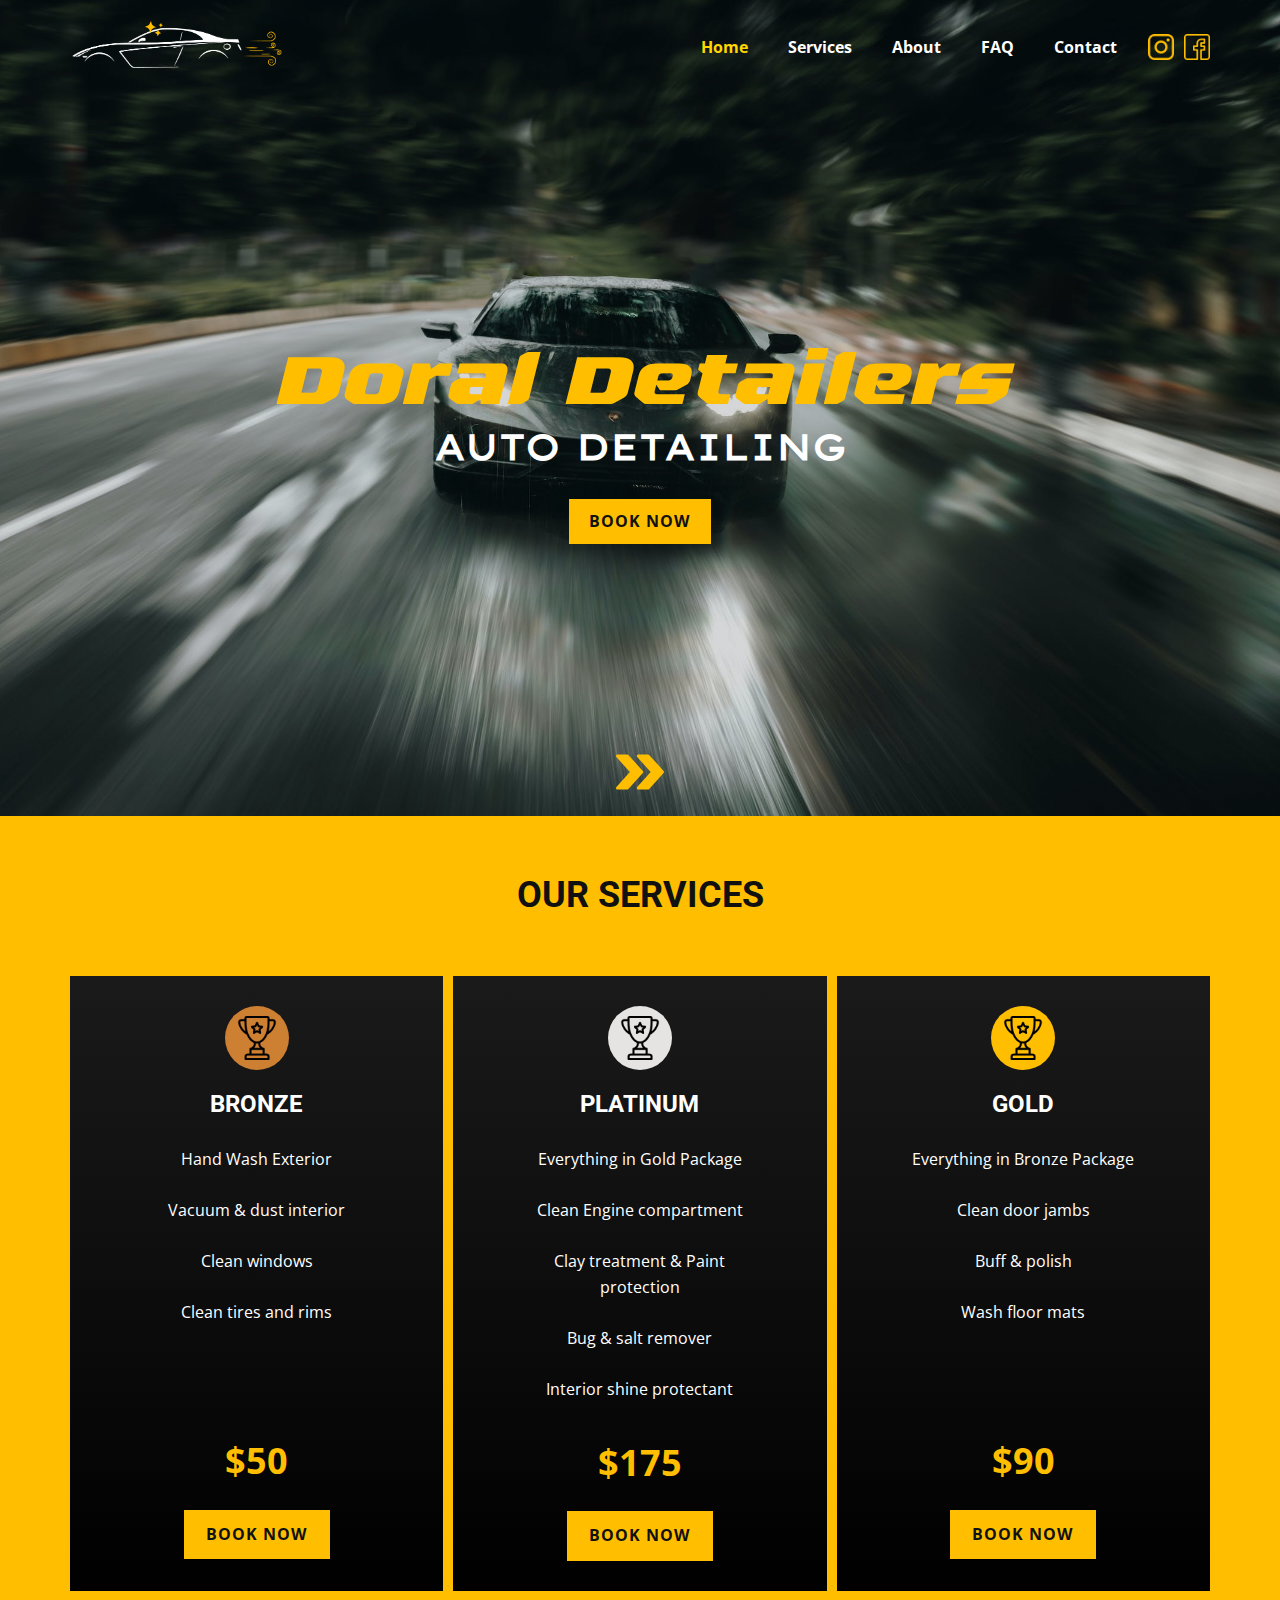
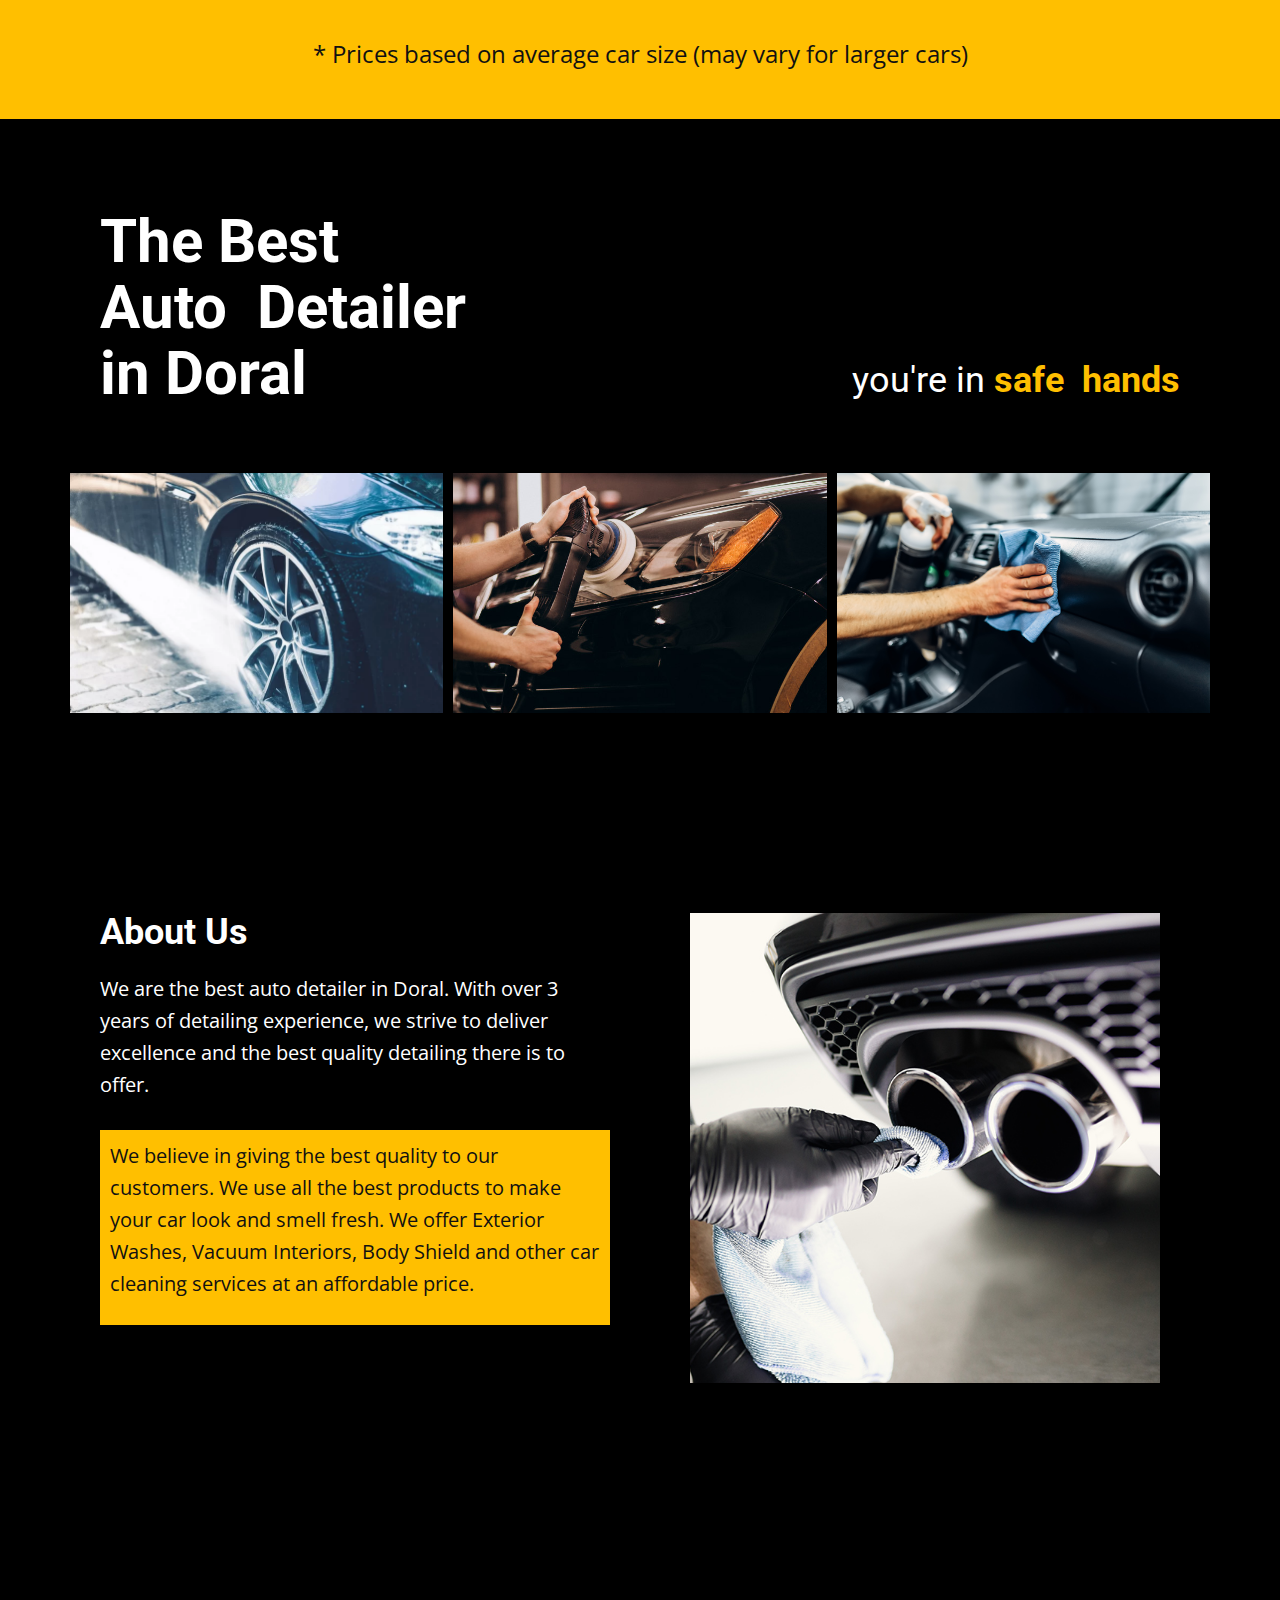
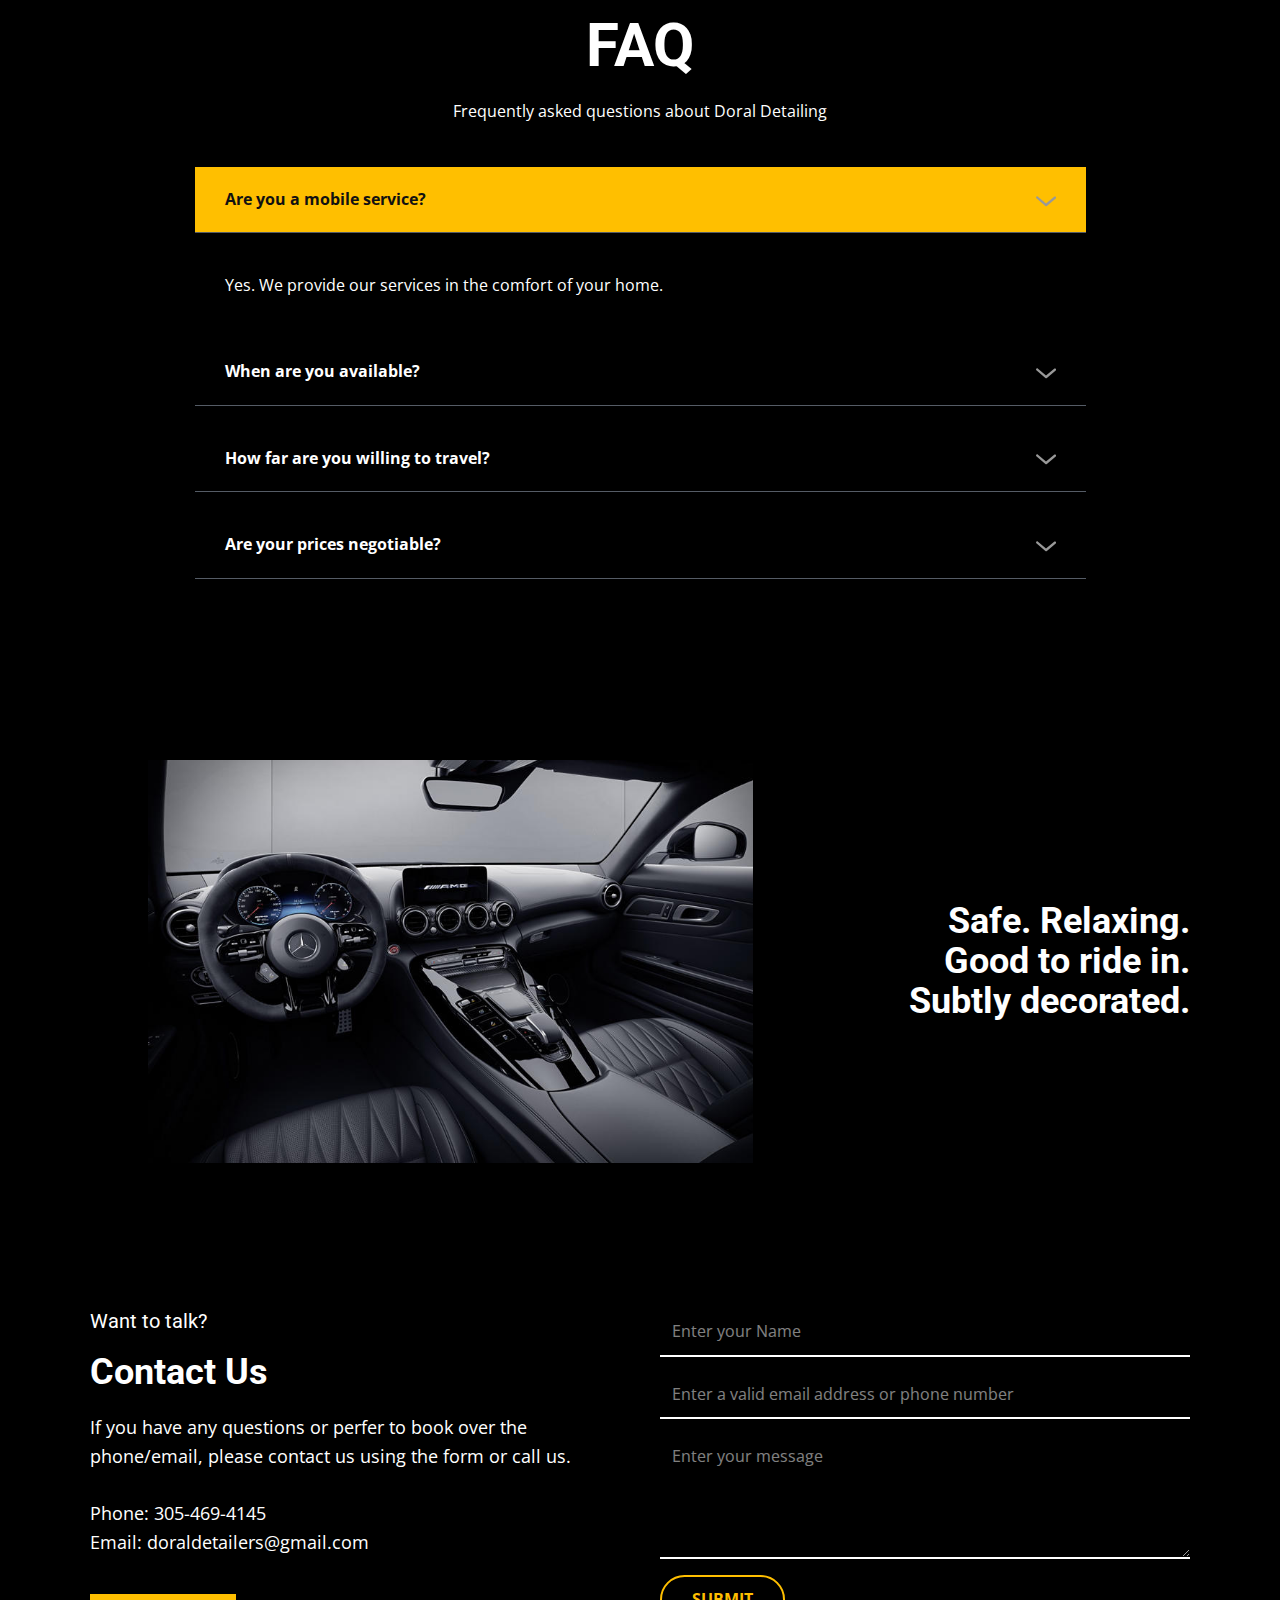
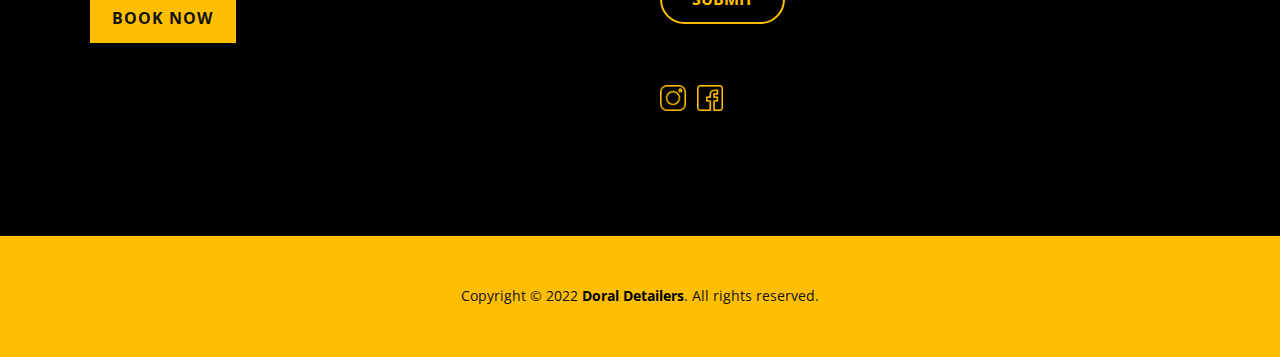
==== Home.html @ 2231bcbd "Add files via upload" ====
<!DOCTYPE html>
<html style="font-size: 16px;" lang="en"><head>
    <meta name="viewport" content="width=device-width, initial-scale=1.0">
    <meta charset="utf-8">
    <meta name="keywords" content="Finding the best car insurance company for you, Insurance and investing for your many sides, Finding the best car insurance company for you, The Best Insurance Companies for 2021, The Best Car Insurance Companies for 2021, Faq, Safe. Relaxing. Good to ride in. Subtly decorated., Contact Us">
    <meta name="description" content="">
    <title>Home</title>
    <link rel="stylesheet" href="nicepage.css" media="screen">
<link rel="stylesheet" href="Home.css" media="screen">
    <script class="u-script" type="text/javascript" src="jquery.js" defer=""></script>
    <script class="u-script" type="text/javascript" src="nicepage.js" defer=""></script>
    <meta name="generator" content="Nicepage 4.18.5, nicepage.com">
    
    <link id="u-theme-google-font" rel="stylesheet" href="https://fonts.googleapis.com/css?family=Roboto:100,100i,300,300i,400,400i,500,500i,700,700i,900,900i|Open+Sans:300,300i,400,400i,500,500i,600,600i,700,700i,800,800i">
    
    
    
    
    
    
    
    
    <script type="application/ld+json">{
		"@context": "http://schema.org",
		"@type": "Organization",
		"name": "",
		"logo": "/images/DoralDetailersnotext1.png",
		"sameAs": [
				"https://www.instagram.com/doral_detailers/",
				"https://www.facebook.com/DoralDetailers/"
		]
}</script>
    <meta name="theme-color" content="#ffd600">
    <meta property="og:title" content="Home">
    <meta property="og:type" content="website">
  </head>
  <body class="u-body u-overlap u-overlap-contrast u-xl-mode" data-lang="en"><header class="u-align-center-sm u-align-center-xs u-clearfix u-header u-header" id="sec-fe27"><div class="u-clearfix u-sheet u-sheet-1">
        <a href="https://nicepage.com" class="u-align-left-xs u-image u-logo u-image-1" data-image-width="646" data-image-height="155">
          <img src="/images/DoralDetailersnotext1.png" class="u-logo-image u-logo-image-1">
        </a>
        <div class="u-social-icons u-spacing-10 u-social-icons-1">
          <a class="u-social-url" title="Instagram" target="_blank" href="https://www.instagram.com/doral_detailers/"><span class="u-file-icon u-icon u-social-icon u-social-instagram u-text-custom-color-1 u-icon-1"><img src="/images/717392-a64ef330.png" alt=""></span>
          </a>
          <a class="u-social-url" target="_blank" data-type="Custom" title="Facebook" href="https://www.facebook.com/DoralDetailers/"><span class="u-file-icon u-icon u-social-custom u-social-icon u-text-custom-color-1 u-icon-2"><img src="/images/739237-0a30f358.png" alt=""></span>
          </a>
        </div>
        <nav class="u-align-left u-menu u-menu-one-level u-offcanvas u-menu-1">
          <div class="menu-collapse" style="font-size: 1rem; letter-spacing: 0px; font-weight: 700;">
            <a class="u-button-style u-custom-active-color u-custom-border u-custom-border-color u-custom-borders u-custom-hover-color u-custom-left-right-menu-spacing u-custom-text-active-color u-custom-text-color u-custom-text-hover-color u-custom-top-bottom-menu-spacing u-nav-link" href="#">
              <svg class="u-svg-link" preserveAspectRatio="xMidYMin slice" viewBox="0 0 302 302" style=""><use xmlns:xlink="http://www.w3.org/1999/xlink" xlink:href="#svg-8a8f"></use></svg>
              <svg xmlns="http://www.w3.org/2000/svg" xmlns:xlink="http://www.w3.org/1999/xlink" version="1.1" id="svg-8a8f" x="0px" y="0px" viewBox="0 0 302 302" style="enable-background:new 0 0 302 302;" xml:space="preserve" class="u-svg-content"><g><rect y="36" width="302" height="30"></rect><rect y="236" width="302" height="30"></rect><rect y="136" width="302" height="30"></rect>
</g><g></g><g></g><g></g><g></g><g></g><g></g><g></g><g></g><g></g><g></g><g></g><g></g><g></g><g></g><g></g></svg>
            </a>
          </div>
          <div class="u-custom-menu u-nav-container">
            <ul class="u-nav u-spacing-20 u-unstyled u-nav-1"><li class="u-nav-item"><a class="u-button-style u-nav-link u-text-active-palette-1-base u-text-hover-custom-color-1 u-text-white" href="/Home.html" style="padding: 10px;">Home</a>
</li><li class="u-nav-item"><a class="u-button-style u-nav-link u-text-active-palette-1-base u-text-hover-custom-color-1 u-text-white" href="/Home.html#carousel_52c8" style="padding: 10px;">Services</a>
</li><li class="u-nav-item"><a class="u-button-style u-nav-link u-text-active-palette-1-base u-text-hover-custom-color-1 u-text-white" href="/Home.html#carousel_0fe1" style="padding: 10px;">About</a>
</li><li class="u-nav-item"><a class="u-button-style u-nav-link u-text-active-palette-1-base u-text-hover-custom-color-1 u-text-white" href="/Home.html#carousel_ddcf" style="padding: 10px;">FAQ</a>
</li><li class="u-nav-item"><a class="u-button-style u-nav-link u-text-active-palette-1-base u-text-hover-custom-color-1 u-text-white" href="/Home.html#carousel_9254" style="padding: 10px;">Contact</a>
</li></ul>
          </div>
          <div class="u-custom-menu u-nav-container-collapse">
            <div class="u-align-center u-black u-container-style u-inner-container-layout u-opacity u-opacity-95 u-sidenav">
              <div class="u-inner-container-layout u-sidenav-overflow">
                <div class="u-menu-close"></div>
                <ul class="u-align-center u-nav u-popupmenu-items u-spacing-85 u-unstyled u-nav-2"><li class="u-nav-item"><a class="u-button-style u-nav-link" href="/Home.html">Home</a>
</li><li class="u-nav-item"><a class="u-button-style u-nav-link" href="/Home.html#carousel_52c8">Services</a>
</li><li class="u-nav-item"><a class="u-button-style u-nav-link" href="/Home.html#carousel_0fe1">About</a>
</li><li class="u-nav-item"><a class="u-button-style u-nav-link" href="/Home.html#carousel_ddcf">FAQ</a>
</li><li class="u-nav-item"><a class="u-button-style u-nav-link" href="/Home.html#carousel_9254">Contact</a>
</li></ul>
              </div>
            </div>
            <div class="u-black u-menu-overlay u-opacity u-opacity-70"></div>
          </div>
        </nav>
      </div></header>
    <section class="skrollable u-align-center u-clearfix u-image u-parallax u-shading u-section-1" id="carousel_c016" data-image-width="2250" data-image-height="1500">
      <div class="u-clearfix u-sheet u-sheet-1">
        <h1 class="u-custom-font u-text u-text-custom-color-1 u-text-default-xs u-text-1">Doral&nbsp;Deta​ilers</h1>
        <h2 class="u-custom-font u-text u-text-2">AUTO DETAILING</h2>
        <a href="https://calendly.com/doraldetailers/book" class="u-border-hover-custom-color-1 u-border-none u-btn u-button-style u-custom-color-1 u-hover-black u-text-hover-custom-color-1 u-btn-1" target="_blank">BOOK NOW</a><span class="u-icon u-icon-circle u-text-custom-color-1 u-icon-1"><svg class="u-svg-link" preserveAspectRatio="xMidYMin slice" viewBox="0 0 480.026 480.026" style=""><use xmlns:xlink="http://www.w3.org/1999/xlink" xlink:href="#svg-5092"></use></svg><svg class="u-svg-content" viewBox="0 0 480.026 480.026" x="0px" y="0px" id="svg-5092" style="enable-background:new 0 0 480.026 480.026;"><g><g><path d="M475.922,229.325l-144-160c-3.072-3.392-7.36-5.312-11.904-5.312h-96c-6.304,0-12.032,3.712-14.624,9.472    c-2.56,5.792-1.504,12.544,2.72,17.216l134.368,149.312l-134.368,149.28c-4.224,4.704-5.312,11.456-2.72,17.216    c2.592,5.792,8.32,9.504,14.624,9.504h96c4.544,0,8.832-1.952,11.904-5.28l144-160    C481.394,244.653,481.394,235.373,475.922,229.325z"></path>
</g>
</g><g><g><path d="M267.922,229.325l-144-160c-3.072-3.392-7.36-5.312-11.904-5.312h-96c-6.304,0-12.032,3.712-14.624,9.472    c-2.56,5.792-1.504,12.544,2.72,17.216l134.368,149.312L4.114,389.293c-4.224,4.704-5.312,11.456-2.72,17.216    c2.592,5.792,8.32,9.504,14.624,9.504h96c4.544,0,8.832-1.952,11.904-5.28l144-160    C273.394,244.653,273.394,235.373,267.922,229.325z"></path>
</g>
</g></svg></span>
      </div>
    </section>
    <section class="u-align-center u-clearfix u-custom-color-1 u-section-2" id="carousel_52c8">
      <div class="u-clearfix u-sheet u-sheet-1">
        <h2 class="u-text u-text-1">OUR SERVICES</h2>
        <div class="u-expanded-width u-list u-list-1">
          <div class="u-repeater u-repeater-1">
            <div class="u-align-center u-container-style u-custom-item u-gradient u-list-item u-repeater-item u-list-item-1">
              <div class="u-container-layout u-similar-container u-container-layout-1"><span class="u-custom-color-4 u-custom-item u-file-icon u-icon u-icon-circle u-spacing-10 u-icon-1"><img src="/images/263056.png" alt=""></span>
                <h5 class="u-text u-text-body-alt-color u-text-2">BRONZE</h5>
                <p class="u-align-center-sm u-align-center-xs u-custom-item u-text u-text-body-alt-color u-text-3"> Hand Wash Exterior<br>
                  <br>Vacuum &amp; dust interior<br>
                  <br>Clean windows<br>
                  <br>Clean tires and rims<br>
                </p>
                <p class="u-custom-item u-text u-text-custom-color-1 u-text-4">
                  <span style="font-weight: 700;">$50</span>
                  <span style="font-weight: 700;"></span>
                </p>
                <a href="https://nicepage.cloud" class="u-border-2 u-border-custom-color-1 u-border-hover-custom-color-1 u-btn u-button-style u-custom-color-1 u-hover-black u-text-hover-custom-color-1 u-btn-1">BOOK NOW</a>
              </div>
            </div>
            <div class="u-align-center u-container-style u-custom-item u-gradient u-list-item u-repeater-item u-list-item-2">
              <div class="u-container-layout u-similar-container u-container-layout-2"><span class="u-custom-color-2 u-custom-item u-file-icon u-icon u-icon-circle u-spacing-10 u-icon-2"><img src="/images/263056-f835d11a.png" alt=""></span>
                <h5 class="u-text u-text-body-alt-color u-text-5">PLATINUM</h5>
                <p class="u-align-center-sm u-align-center-xs u-custom-item u-text u-text-body-alt-color u-text-6">Everything in Gold Package<br>
                  <br>Clean Engine compartment<br>
                  <br>Clay treatment &amp; Paint protection<br>
                  <br>Bug &amp; salt remover<br>
                  <br>Interior shine protectant
                </p>
                <p class="u-custom-item u-text u-text-custom-color-1 u-text-7">$175</p>
                <a href="https://nicepage.cloud" class="u-border-2 u-border-custom-color-1 u-border-hover-custom-color-1 u-btn u-button-style u-custom-color-1 u-hover-black u-text-hover-custom-color-1 u-btn-2">BOOK NOW</a>
              </div>
            </div>
            <div class="u-align-center u-container-style u-custom-item u-gradient u-list-item u-repeater-item u-list-item-3">
              <div class="u-container-layout u-similar-container u-container-layout-3"><span class="u-custom-color-1 u-custom-item u-file-icon u-icon u-icon-circle u-spacing-10 u-icon-3"><img src="/images/263056.png" alt=""></span>
                <h5 class="u-text u-text-body-alt-color u-text-8">GOLD</h5>
                <p class="u-align-center-sm u-align-center-xs u-custom-item u-text u-text-body-alt-color u-text-9"> Everything in Bronze Package<br>
                  <br>Clean door jambs<br>
                  <br>Buff &amp; polish<br>
                  <br>Wash floor mats<br>
                </p>
                <p class="u-custom-item u-text u-text-custom-color-1 u-text-10">$90</p>
                <a href="https://nicepage.cloud" class="u-border-2 u-border-custom-color-1 u-border-hover-custom-color-1 u-btn u-button-style u-custom-color-1 u-hover-black u-text-hover-custom-color-1 u-btn-3">BOOK NOW</a>
              </div>
            </div>
          </div>
        </div>
        <p class="u-text u-text-11">* Prices based on average car size (may vary for larger cars)</p>
      </div>
    </section>
    <section class="u-black u-clearfix u-section-3" id="carousel_659f">
      <div class="u-clearfix u-sheet u-valign-middle u-sheet-1">
        <div class="u-clearfix u-expanded-width u-layout-wrap u-layout-wrap-1">
          <div class="u-layout">
            <div class="u-layout-row">
              <div class="u-container-style u-layout-cell u-size-36 u-layout-cell-1">
                <div class="u-container-layout u-container-layout-1">
                  <h2 class="u-text u-text-1">The Best <span style="font-style: italic;">
                      <span style="font-style: normal;">Auto</span>&nbsp;
                    </span>
                    <span style="font-style: italic; font-weight: 700;">
                      <span style="font-style: normal;">Detailer</span>
                      <span style="font-style: normal;">in Doral</span>
                    </span>
                  </h2>
                </div>
              </div>
              <div class="u-align-right u-container-style u-layout-cell u-size-24 u-layout-cell-2">
                <div class="u-container-layout u-container-layout-2">
                  <h5 class="u-text u-text-2">
                    <span style="font-weight: 400;">you're in</span>
                    <span class="u-text-custom-color-1">safe</span>
                    <span style="font-weight: 700;" class="u-text-custom-color-1">&nbsp;hands</span>
                  </h5>
                </div>
              </div>
            </div>
          </div>
        </div>
        <div class="u-expanded-width u-gallery u-layout-grid u-lightbox u-no-transition u-show-text-on-hover u-gallery-1">
          <div class="u-gallery-inner u-gallery-inner-1">
            <div class="u-effect-fade u-gallery-item">
              <div class="u-back-slide" data-image-width="750" data-image-height="500">
                <img class="u-back-image u-expanded" src="/images/What-is-Mobile-Detailing-min.png">
              </div>
              <div class="u-over-slide u-shading u-over-slide-1">
                <h3 class="u-gallery-heading"></h3>
                <p class="u-gallery-text"></p>
              </div>
            </div>
            <div class="u-effect-fade u-gallery-item u-gallery-item-2">
              <div class="u-back-slide" data-image-width="700" data-image-height="459">
                <img class="u-back-image u-expanded" src="/images/car-detailing.jpg">
              </div>
              <div class="u-over-slide u-shading u-over-slide-2">
                <h3 class="u-gallery-heading"></h3>
                <p class="u-gallery-text"></p>
              </div>
            </div>
            <div class="u-effect-fade u-gallery-item u-gallery-item-3">
              <div class="u-back-slide" data-image-width="1000" data-image-height="625">
                <img class="u-back-image u-expanded" src="/images/how-to-detail-a-car-step-4.jpg">
              </div>
              <div class="u-over-slide u-shading u-over-slide-3">
                <h3 class="u-gallery-heading"></h3>
                <p class="u-gallery-text"></p>
              </div>
            </div>
          </div>
        </div>
      </div>
    </section>
    <section class="u-black u-clearfix u-section-4" id="carousel_0fe1">
      <div class="u-clearfix u-sheet u-sheet-1">
        <div class="u-clearfix u-expanded-width u-layout-wrap u-layout-wrap-1">
          <div class="u-layout">
            <div class="u-layout-row">
              <div class="u-container-style u-layout-cell u-size-30 u-layout-cell-1">
                <div class="u-container-layout u-container-layout-1">
                  <h2 class="u-text u-text-1">About Us</h2>
                  <h4 class="u-custom-font u-text u-text-font u-text-2">We are the best auto detailer in Doral. With over 3 years of detailing experience, we strive to deliver excellence and the best quality detailing there is to offer.</h4>
                  <div class="u-container-style u-custom-color-1 u-expanded-width u-group u-group-1">
                    <div class="u-container-layout u-container-layout-2">
                      <p class="u-text u-text-default u-text-3">
                        <span style="font-size: 1.25rem;"> We believe in giving the best quality to our ​customers. We use all the best products to make your car look and smell fresh. We offer Exterior Washes, Vacuum Interiors, Body Shield and other car cleaning services at an affordable price.</span>
                        <br>
                        <br>
                      </p>
                    </div>
                  </div>
                </div>
              </div>
              <div class="u-align-center u-container-style u-layout-cell u-shape-rectangle u-size-30 u-layout-cell-2">
                <div class="u-container-layout u-valign-middle u-container-layout-3">
                  <img class="u-image u-image-default u-image-1" data-image-width="1000" data-image-height="625" src="/images/how-to-detail-a-car-step-9.jpg">
                </div>
              </div>
            </div>
          </div>
        </div>
      </div>
    </section>
    <section class="u-align-center u-black u-clearfix u-section-5" id="carousel_ddcf">
      <div class="u-clearfix u-sheet u-sheet-1">
        <h2 class="u-text u-text-1">FAQ</h2>
        <p class="u-text u-text-2"> Frequently asked questions about Doral Detailing</p>
        <div class="u-accordion u-faq u-spacing-20 u-accordion-1">
          <div class="u-accordion-item">
            <a class="active u-accordion-link u-active-custom-color-1 u-border-1 u-border-active-palette-5-dark-2 u-border-hover-palette-5-dark-2 u-border-no-left u-border-no-right u-border-no-top u-border-palette-5-dark-2 u-button-style u-text-body-alt-color u-accordion-link-1" id="link-accordion-6327" aria-controls="accordion-6327" aria-selected="true">
              <span class="u-accordion-link-text">Are you a mobile service?</span><span class="u-accordion-link-icon u-icon u-text-black u-icon-1"><svg class="u-svg-link" preserveAspectRatio="xMidYMin slice" viewBox="0 0 16 16" style=""><use xmlns:xlink="http://www.w3.org/1999/xlink" xlink:href="#svg-2c6d"></use></svg><svg class="u-svg-content" viewBox="0 0 16 16" x="0px" y="0px" id="svg-2c6d" style=""><path d="M8,10.7L1.6,5.3c-0.4-0.4-1-0.4-1.3,0c-0.4,0.4-0.4,0.9,0,1.3l7.2,6.1c0.1,0.1,0.4,0.2,0.6,0.2s0.4-0.1,0.6-0.2l7.1-6
	c0.4-0.4,0.4-0.9,0-1.3c-0.4-0.4-1-0.4-1.3,0L8,10.7z"></path></svg></span>
            </a>
            <div class="u-accordion-active u-accordion-pane u-container-style u-accordion-pane-1" id="accordion-6327" aria-labelledby="link-accordion-6327">
              <div class="u-container-layout u-container-layout-1">
                <div class="fr-view u-clearfix u-rich-text u-text">
                  <p>Yes. We provide our services in the comfort of your home.&nbsp;</p>
                </div>
              </div>
            </div>
          </div>
          <div class="u-accordion-item">
            <a class="u-accordion-link u-active-custom-color-1 u-border-1 u-border-active-palette-5-dark-2 u-border-hover-palette-5-dark-2 u-border-no-left u-border-no-right u-border-no-top u-border-palette-5-dark-2 u-button-style u-text-body-alt-color u-accordion-link-2" id="link-accordion-4aab" aria-controls="accordion-4aab" aria-selected="false">
              <span class="u-accordion-link-text">When are you available?&nbsp;</span><span class="u-accordion-link-icon u-icon u-text-black u-icon-2"><svg class="u-svg-link" preserveAspectRatio="xMidYMin slice" viewBox="0 0 16 16" style=""><use xmlns:xlink="http://www.w3.org/1999/xlink" xlink:href="#svg-937a"></use></svg><svg class="u-svg-content" viewBox="0 0 16 16" x="0px" y="0px" id="svg-937a" style=""><path d="M8,10.7L1.6,5.3c-0.4-0.4-1-0.4-1.3,0c-0.4,0.4-0.4,0.9,0,1.3l7.2,6.1c0.1,0.1,0.4,0.2,0.6,0.2s0.4-0.1,0.6-0.2l7.1-6
	c0.4-0.4,0.4-0.9,0-1.3c-0.4-0.4-1-0.4-1.3,0L8,10.7z"></path></svg></span>
            </a>
            <div class="u-accordion-pane u-container-style u-accordion-pane-2" id="accordion-4aab" aria-labelledby="link-accordion-4aab">
              <div class="u-container-layout u-container-layout-2">
                <div class="fr-view u-clearfix u-rich-text u-text">
                  <p>We are available Monday - &nbsp;Saturday from 9:00 AM - 6:00 PM.</p>
                </div>
              </div>
            </div>
          </div>
          <div class="u-accordion-item">
            <a class="u-accordion-link u-active-custom-color-1 u-border-1 u-border-active-palette-5-dark-2 u-border-hover-palette-5-dark-2 u-border-no-left u-border-no-right u-border-no-top u-border-palette-5-dark-2 u-button-style u-text-body-alt-color u-accordion-link-3" id="link-accordion-eb1f" aria-controls="accordion-eb1f" aria-selected="false">
              <span class="u-accordion-link-text">How far are you willing to travel?</span><span class="u-accordion-link-icon u-icon u-text-black u-icon-3"><svg class="u-svg-link" preserveAspectRatio="xMidYMin slice" viewBox="0 0 16 16" style=""><use xmlns:xlink="http://www.w3.org/1999/xlink" xlink:href="#svg-4086"></use></svg><svg class="u-svg-content" viewBox="0 0 16 16" x="0px" y="0px" id="svg-4086" style=""><path d="M8,10.7L1.6,5.3c-0.4-0.4-1-0.4-1.3,0c-0.4,0.4-0.4,0.9,0,1.3l7.2,6.1c0.1,0.1,0.4,0.2,0.6,0.2s0.4-0.1,0.6-0.2l7.1-6
	c0.4-0.4,0.4-0.9,0-1.3c-0.4-0.4-1-0.4-1.3,0L8,10.7z"></path></svg></span>
            </a>
            <div class="u-accordion-pane u-container-style u-accordion-pane-3" id="accordion-eb1f" aria-labelledby="link-accordion-eb1f">
              <div class="u-container-layout u-container-layout-3">
                <div class="fr-view u-clearfix u-rich-text u-text">
                  <p>We are willing to service 20 - 30 miles from the doral area.</p>
                </div>
              </div>
            </div>
          </div>
          <div class="u-accordion-item u-expanded-width">
            <a class="u-accordion-link u-active-custom-color-1 u-border-1 u-border-active-palette-5-dark-2 u-border-hover-palette-5-dark-2 u-border-no-left u-border-no-right u-border-no-top u-border-palette-5-dark-2 u-button-style u-text-body-alt-color u-accordion-link-4" id="link-accordion-eb1f" aria-controls="accordion-eb1f" aria-selected="false">
              <span class="u-accordion-link-text">Are your prices negotiable?</span><span class="u-accordion-link-icon u-icon u-text-black u-icon-4"><svg class="u-svg-link" preserveAspectRatio="xMidYMin slice" viewBox="0 0 16 16" style=""><use xmlns:xlink="http://www.w3.org/1999/xlink" xlink:href="#svg-df61"></use></svg><svg class="u-svg-content" viewBox="0 0 16 16" x="0px" y="0px" id="svg-df61" style=""><path d="M8,10.7L1.6,5.3c-0.4-0.4-1-0.4-1.3,0c-0.4,0.4-0.4,0.9,0,1.3l7.2,6.1c0.1,0.1,0.4,0.2,0.6,0.2s0.4-0.1,0.6-0.2l7.1-6
	c0.4-0.4,0.4-0.9,0-1.3c-0.4-0.4-1-0.4-1.3,0L8,10.7z"></path></svg></span>
            </a>
            <div class="u-accordion-pane u-container-style u-accordion-pane-4" id="accordion-eb1f" aria-labelledby="link-accordion-eb1f">
              <div class="u-container-layout u-container-layout-4">
                <div class="fr-view u-clearfix u-rich-text u-text">
                  <p>No. We offer 3 different packages. Bronze, Gold, and Platinum at $50, $90, $175 respectively. Prices may vary for larger cars.</p>
                </div>
              </div>
            </div>
          </div>
        </div>
      </div>
    </section>
    <section class="u-black u-clearfix u-section-6" id="carousel_14aa">
      <div class="u-clearfix u-sheet u-sheet-1">
        <div class="u-clearfix u-expanded-width u-layout-wrap u-layout-wrap-1">
          <div class="u-layout">
            <div class="u-layout-row">
              <div class="u-container-style u-image u-image-contain u-layout-cell u-left-cell u-size-37-lg u-size-37-md u-size-37-sm u-size-37-xs u-size-40-xl u-image-1" data-image-width="840" data-image-height="560">
                <div class="u-container-layout u-container-layout-1"></div>
              </div>
              <div class="u-align-right u-container-style u-layout-cell u-right-cell u-size-20-xl u-size-23-lg u-size-23-md u-size-23-sm u-size-23-xs u-layout-cell-2">
                <div class="u-container-layout u-valign-middle u-container-layout-2">
                  <h2 class="u-text u-text-white u-text-1">Safe. Relaxing. Good to ride in. Subtly decorated.</h2>
                </div>
              </div>
            </div>
          </div>
        </div>
      </div>
    </section>
    <section class="u-black u-clearfix u-section-7" id="carousel_9254">
      <div class="u-clearfix u-sheet u-sheet-1">
        <div class="u-clearfix u-expanded-width u-layout-wrap u-layout-wrap-1">
          <div class="u-layout">
            <div class="u-layout-row">
              <div class="u-container-style u-layout-cell u-left-cell u-size-30 u-layout-cell-1">
                <div class="u-container-layout u-container-layout-1">
                  <h5 class="u-text u-text-1">Want to talk?</h5>
                  <h2 class="u-text u-text-2">Contact Us</h2>
                  <p class="u-text u-text-3">If you have any questions or perfer to book over the phone/email, please contact us using the form or call us.<br>
                    <br>Phone: 305-469-4145<br>Email: doraldetailers@gmail.com
                  </p>
                  <a href="https://calendly.com/doraldetailers/book" class="u-border-2 u-border-custom-color-1 u-border-hover-custom-color-1 u-btn u-button-style u-custom-color-1 u-hover-black u-text-hover-custom-color-1 u-btn-1" target="_blank">BOOK NOW</a>
                </div>
              </div>
              <div class="u-container-style u-layout-cell u-right-cell u-size-30 u-layout-cell-2">
                <div class="u-container-layout u-valign-top u-container-layout-2">
                  <div class="u-form u-form-1">
                    <form action="https://forms.nicepagesrv.com/Form/Process" class="u-block-9ec3-12 u-clearfix u-form-spacing-15 u-form-vertical u-inner-form" source="email"><!-- hidden inputs for siteId and pageId -->
                      <div class="u-form-group u-form-name u-label-none">
                        <label for="name-f798" class="u-form-control-hidden u-label u-text-body-color">Name</label>
                        <input type="text" placeholder="Enter your Name" id="name-f798" name="name" class="u-border-2 u-border-no-left u-border-no-right u-border-no-top u-border-white u-input u-input-rectangle u-input-1" required="">
                      </div><!-- always visible -->
                      <div class="u-form-email u-form-group u-label-none">
                        <label for="email-f798" class="u-form-control-hidden u-label u-text-body-color">Email</label>
                        <input type="email" placeholder="Enter a valid email address or phone number" id="email-f798" name="email" class="u-border-2 u-border-no-left u-border-no-right u-border-no-top u-border-white u-input u-input-rectangle u-input-2" required="">
                      </div>
                      <div class="u-form-group u-form-message u-label-none">
                        <label for="message-f798" class="u-form-control-hidden u-label u-text-body-color">Message</label>
                        <textarea placeholder="Enter your message" rows="4" cols="50" id="message-f798" name="message" class="u-border-2 u-border-no-left u-border-no-right u-border-no-top u-border-white u-input u-input-rectangle u-input-3" required=""></textarea>
                      </div>
                      <div class="u-form-group u-form-submit u-label-none">
                        <a href="#" class="u-border-2 u-border-custom-color-1 u-border-hover-custom-color-1 u-btn u-btn-round u-btn-submit u-button-style u-hover-custom-color-1 u-none u-radius-25 u-text-custom-color-1 u-text-hover-black u-btn-2">Submit</a>
                        <input type="submit" value="submit" class="u-form-control-hidden">
                      </div>
                      <div class="u-form-send-message u-form-send-success"> Thank you! Your message has been sent. </div>
                      <div class="u-form-send-error u-form-send-message"> Unable to send your message. Please fix errors then try again. </div>
                      <input type="hidden" value="" name="recaptchaResponse">
                      <input type="hidden" name="formServices" value="43e050f6b17366053a8ff6acbfff3767">
                    </form>
                  </div>
                  <div class="u-social-icons u-spacing-10 u-social-icons-1">
                    <a class="u-social-url" target="_blank" href="https://www.instagram.com/doral_detailers/" title="Instagram"><span class="u-file-icon u-icon u-social-icon u-social-instagram u-text-custom-color-1 u-icon-1"><img src="/images/1077042-57d20ea8.png" alt=""></span>
                    </a>
                    <a class="u-social-url" target="_blank" data-type="Custom" title="Facebook" href="https://www.facebook.com/DoralDetailers/"><span class="u-file-icon u-icon u-social-custom u-social-icon u-text-custom-color-1 u-icon-2"><img src="/images/739237-0a30f358.png" alt=""></span>
                    </a>
                  </div>
                </div>
              </div>
            </div>
          </div>
        </div>
      </div>
    </section>
    
    
    <footer class="u-align-center u-clearfix u-custom-color-1 u-footer u-footer" id="sec-2012"><div class="u-clearfix u-sheet u-sheet-1">
        <p class="u-small-text u-text u-text-variant u-text-1">Copyright © 2022&nbsp;<a class="u-active-none u-border-none u-btn u-button-link u-button-style u-hover-none u-none u-text-black u-btn-1" href="https://doraldeta​ilers.com">Doral Detailers</a>. All rights reserved.
        </p>
      </div></footer>
  
</body></html>
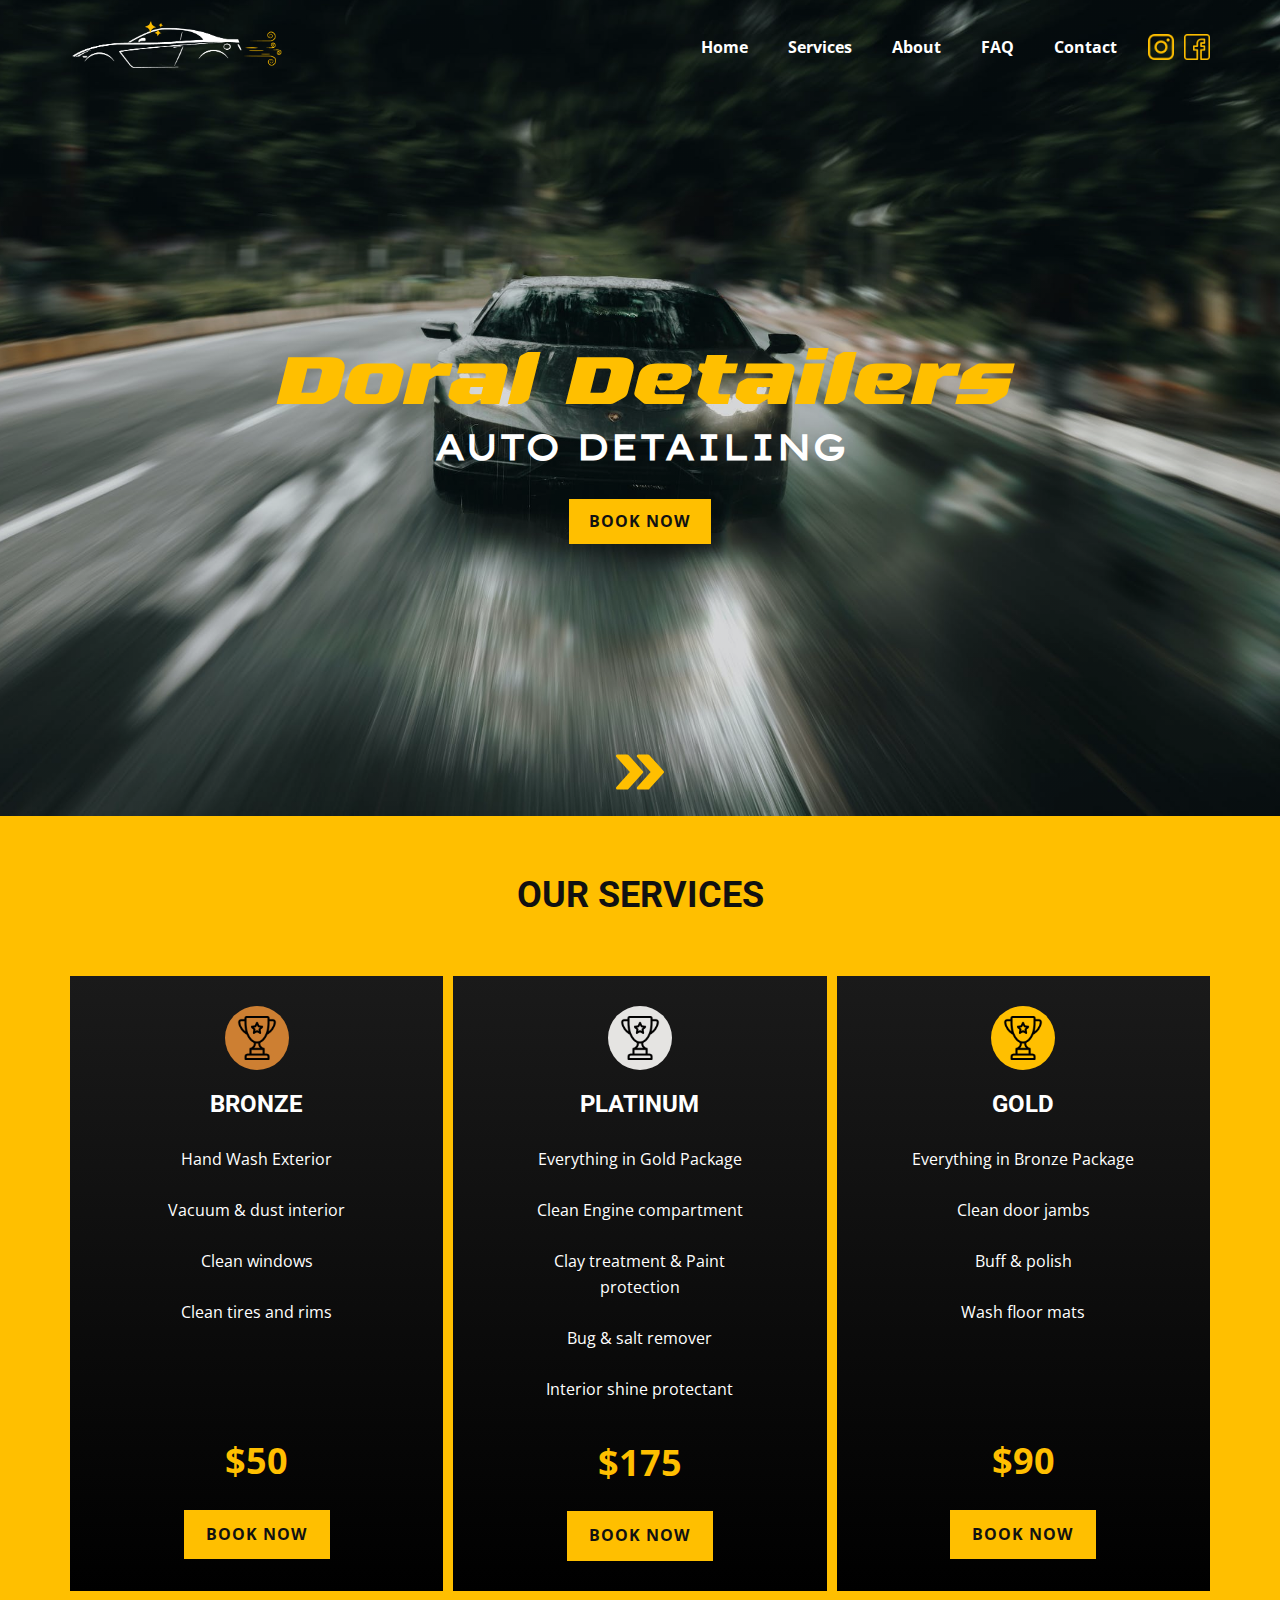
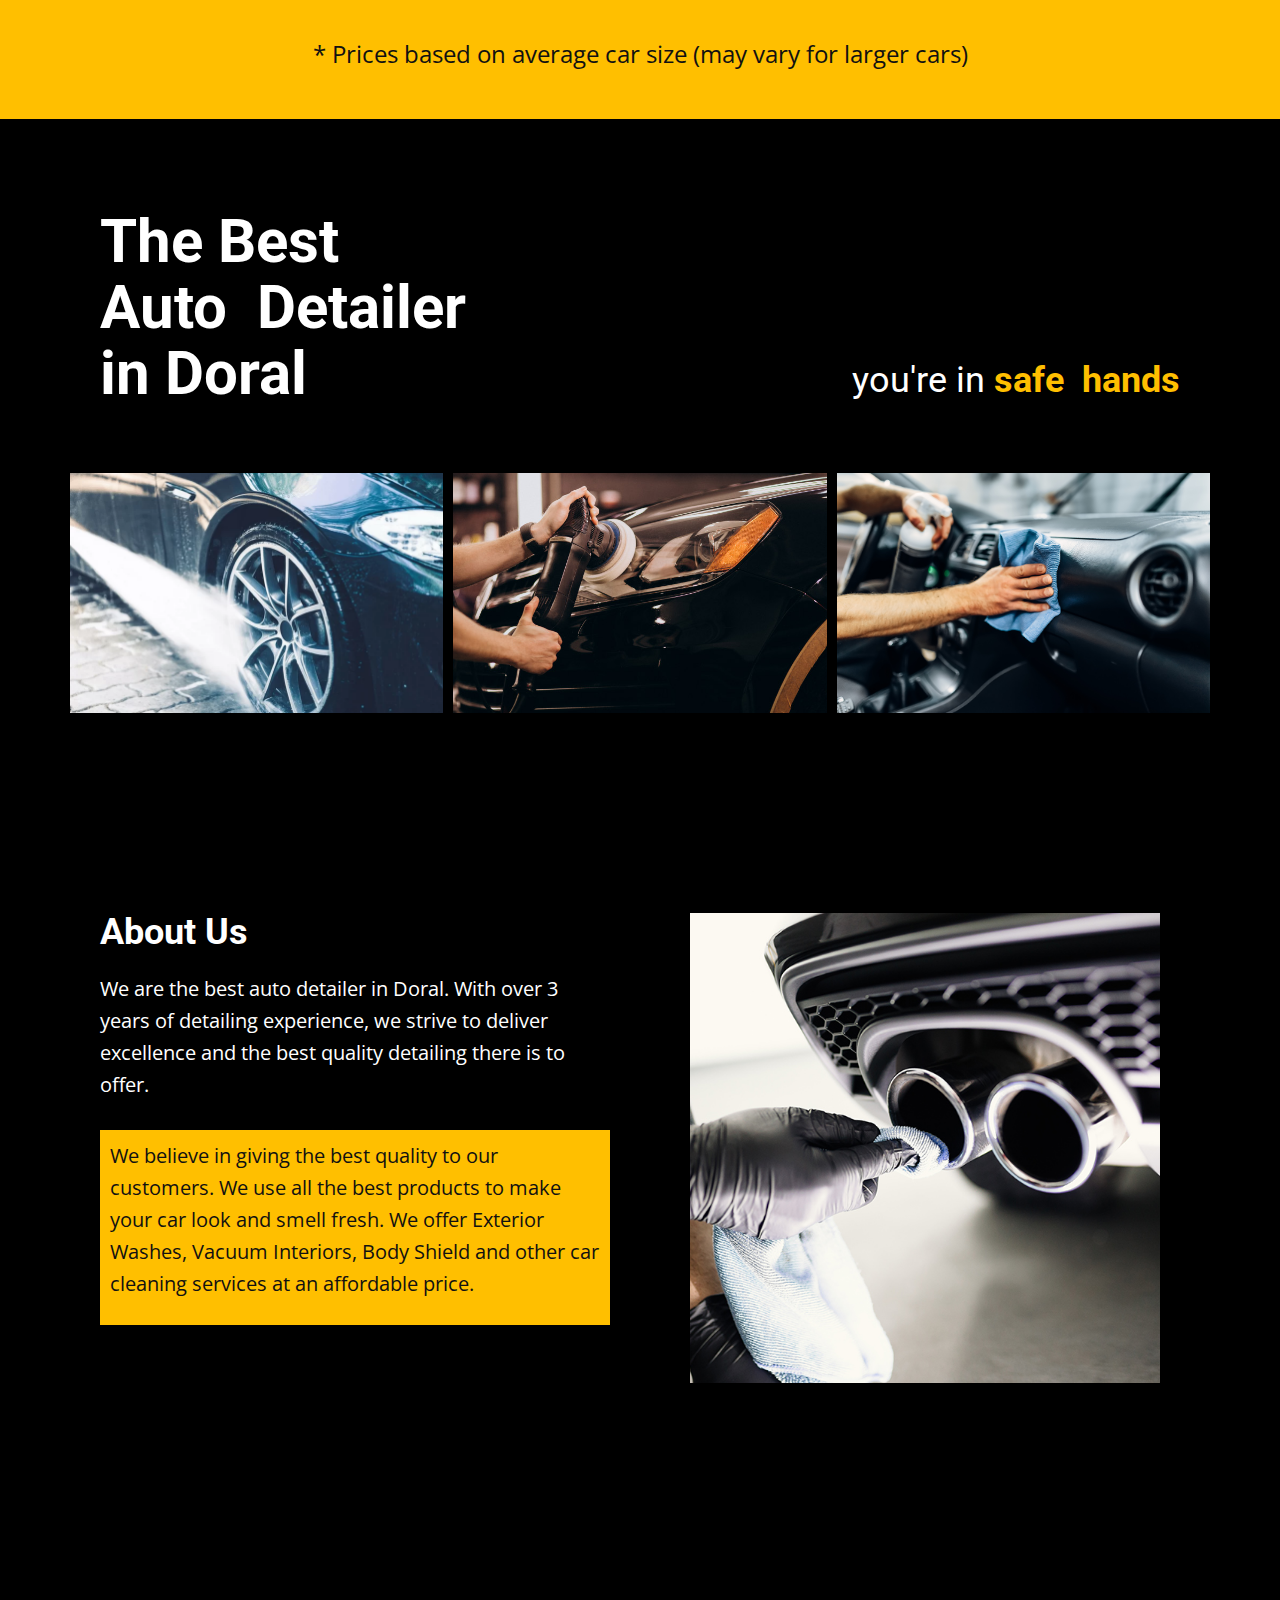
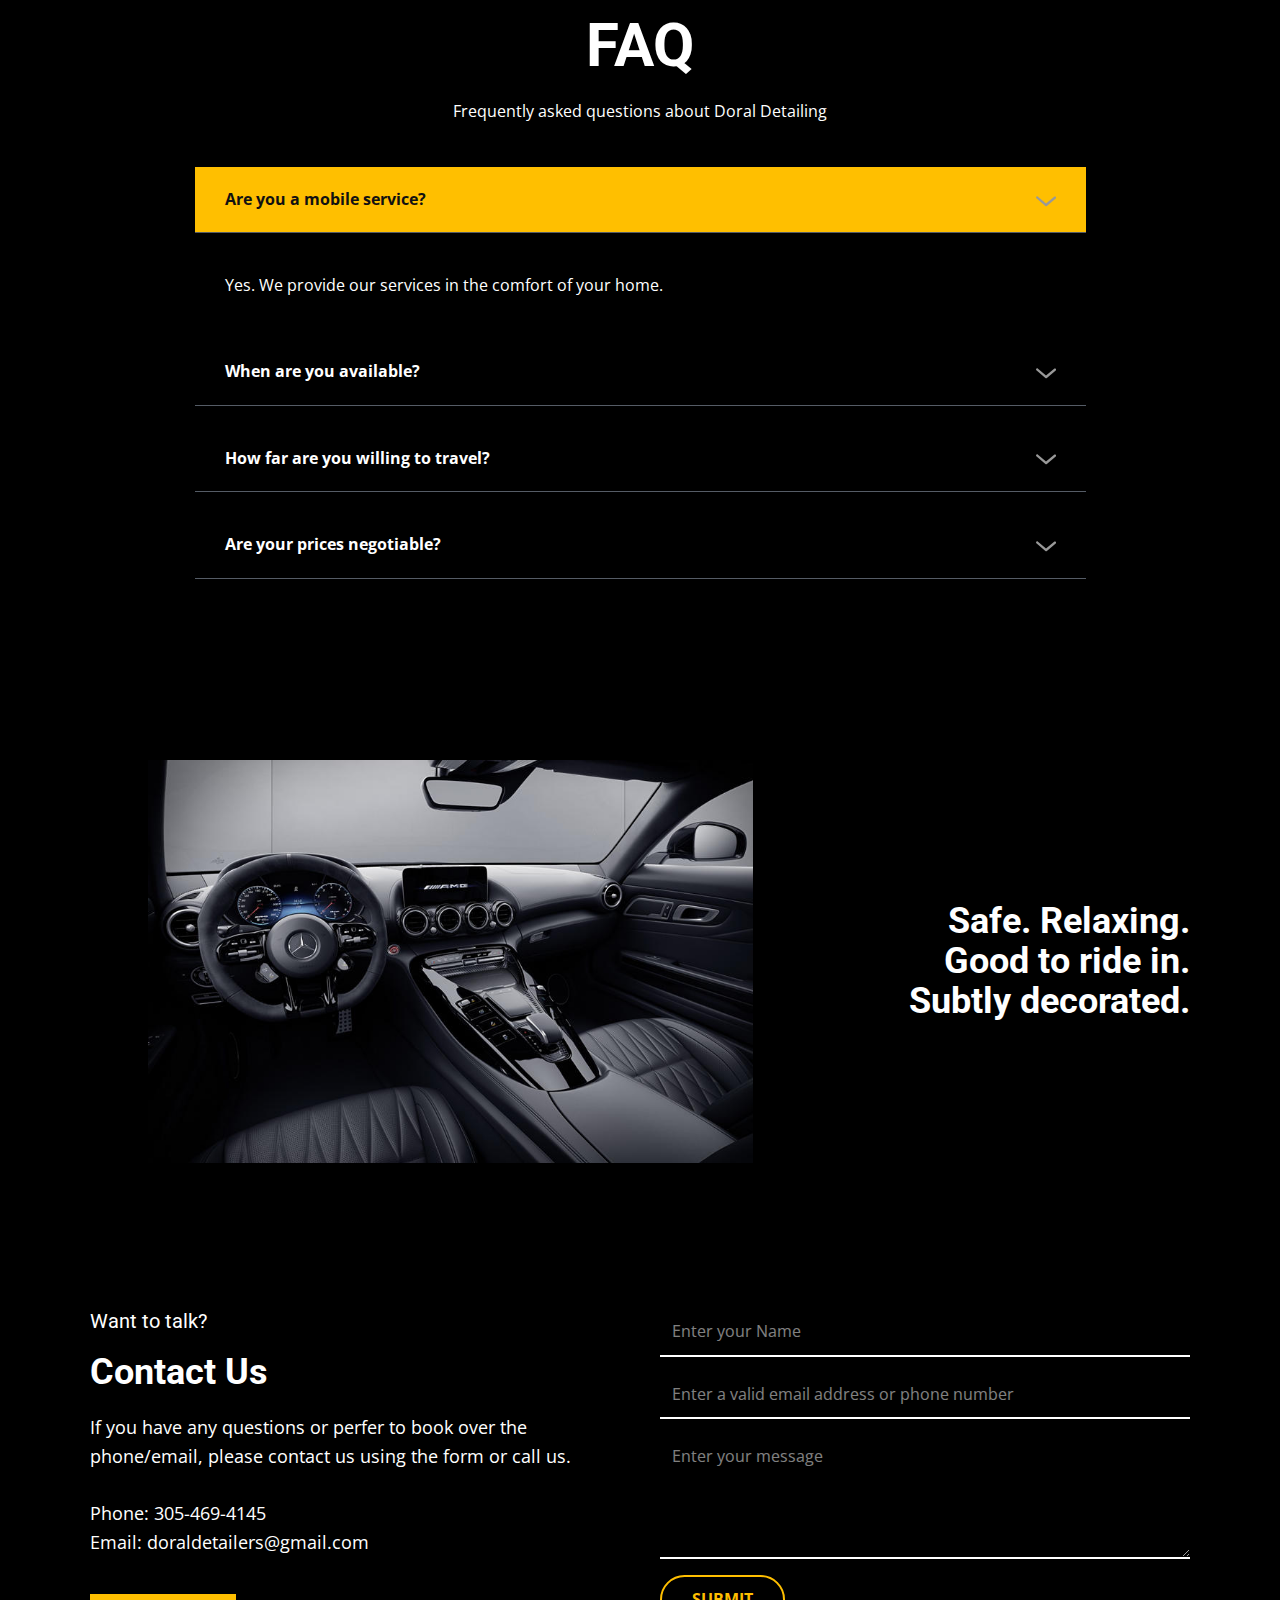
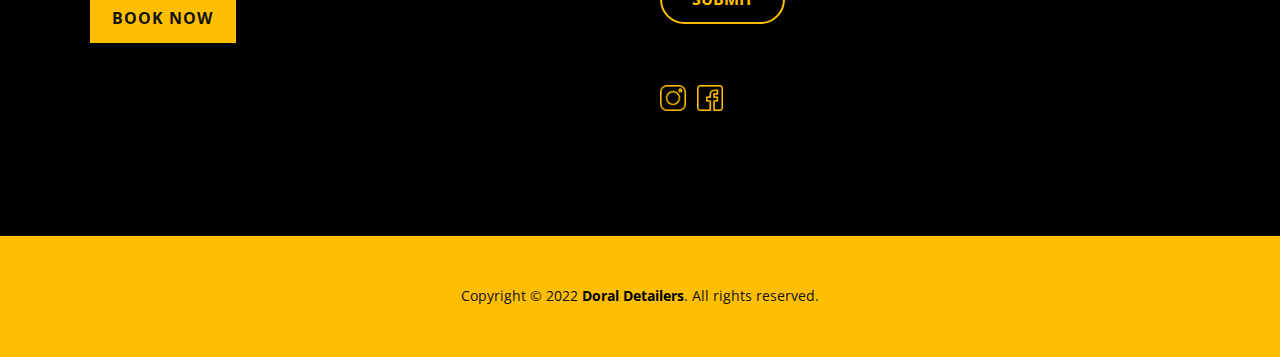
==== commit c7e73ff9: "Add files via upload" ====
--- a/Home.html
+++ b/Home.html
@@ -4,7 +4,8 @@
     <meta charset="utf-8">
     <meta name="keywords" content="Finding the best car insurance company for you, Insurance and investing for your many sides, Finding the best car insurance company for you, The Best Insurance Companies for 2021, The Best Car Insurance Companies for 2021, Faq, Safe. Relaxing. Good to ride in. Subtly decorated., Contact Us">
     <meta name="description" content="">
-    <title>Home</title>
+    <title>Doral Detailers</title>
+	<link rel="shortcut icon" type="image/png" href="images/favicon.png">
     <link rel="stylesheet" href="nicepage.css" media="screen">
 <link rel="stylesheet" href="Home.css" media="screen">
     <script class="u-script" type="text/javascript" src="jquery.js" defer=""></script>
@@ -31,11 +32,11 @@
 		]
 }</script>
     <meta name="theme-color" content="#ffd600">
-    <meta property="og:title" content="Home">
+    <meta property="og:title" content="Doral Detailers">
     <meta property="og:type" content="website">
   </head>
   <body class="u-body u-overlap u-overlap-contrast u-xl-mode" data-lang="en"><header class="u-align-center-sm u-align-center-xs u-clearfix u-header u-header" id="sec-fe27"><div class="u-clearfix u-sheet u-sheet-1">
-        <a href="https://nicepage.com" class="u-align-left-xs u-image u-logo u-image-1" data-image-width="646" data-image-height="155">
+        <a href=" https://doraldetailers.com" class="u-align-left-xs u-image u-logo u-image-1" data-image-width="646" data-image-height="155" title="Home">
           <img src="/images/DoralDetailersnotext1.png" class="u-logo-image u-logo-image-1">
         </a>
         <div class="u-social-icons u-spacing-10 u-social-icons-1">
@@ -53,7 +54,7 @@
             </a>
           </div>
           <div class="u-custom-menu u-nav-container">
-            <ul class="u-nav u-spacing-20 u-unstyled u-nav-1"><li class="u-nav-item"><a class="u-button-style u-nav-link u-text-active-palette-1-base u-text-hover-custom-color-1 u-text-white" href="/Home.html" style="padding: 10px;">Home</a>
+            <ul class="u-nav u-spacing-20 u-unstyled u-nav-1"><li class="u-nav-item"><a class="u-button-style u-nav-link u-text-active-palette-1-base u-text-hover-custom-color-1 u-text-white" href="https://doraldetailers.com/" style="padding: 10px;">Home</a>
 </li><li class="u-nav-item"><a class="u-button-style u-nav-link u-text-active-palette-1-base u-text-hover-custom-color-1 u-text-white" href="/Home.html#carousel_52c8" style="padding: 10px;">Services</a>
 </li><li class="u-nav-item"><a class="u-button-style u-nav-link u-text-active-palette-1-base u-text-hover-custom-color-1 u-text-white" href="/Home.html#carousel_0fe1" style="padding: 10px;">About</a>
 </li><li class="u-nav-item"><a class="u-button-style u-nav-link u-text-active-palette-1-base u-text-hover-custom-color-1 u-text-white" href="/Home.html#carousel_ddcf" style="padding: 10px;">FAQ</a>
@@ -64,7 +65,7 @@
             <div class="u-align-center u-black u-container-style u-inner-container-layout u-opacity u-opacity-95 u-sidenav">
               <div class="u-inner-container-layout u-sidenav-overflow">
                 <div class="u-menu-close"></div>
-                <ul class="u-align-center u-nav u-popupmenu-items u-spacing-85 u-unstyled u-nav-2"><li class="u-nav-item"><a class="u-button-style u-nav-link" href="/Home.html">Home</a>
+                <ul class="u-align-center u-nav u-popupmenu-items u-spacing-85 u-unstyled u-nav-2"><li class="u-nav-item"><a class="u-button-style u-nav-link" href="https://doraldetailers.com/">Home</a>
 </li><li class="u-nav-item"><a class="u-button-style u-nav-link" href="/Home.html#carousel_52c8">Services</a>
 </li><li class="u-nav-item"><a class="u-button-style u-nav-link" href="/Home.html#carousel_0fe1">About</a>
 </li><li class="u-nav-item"><a class="u-button-style u-nav-link" href="/Home.html#carousel_ddcf">FAQ</a>
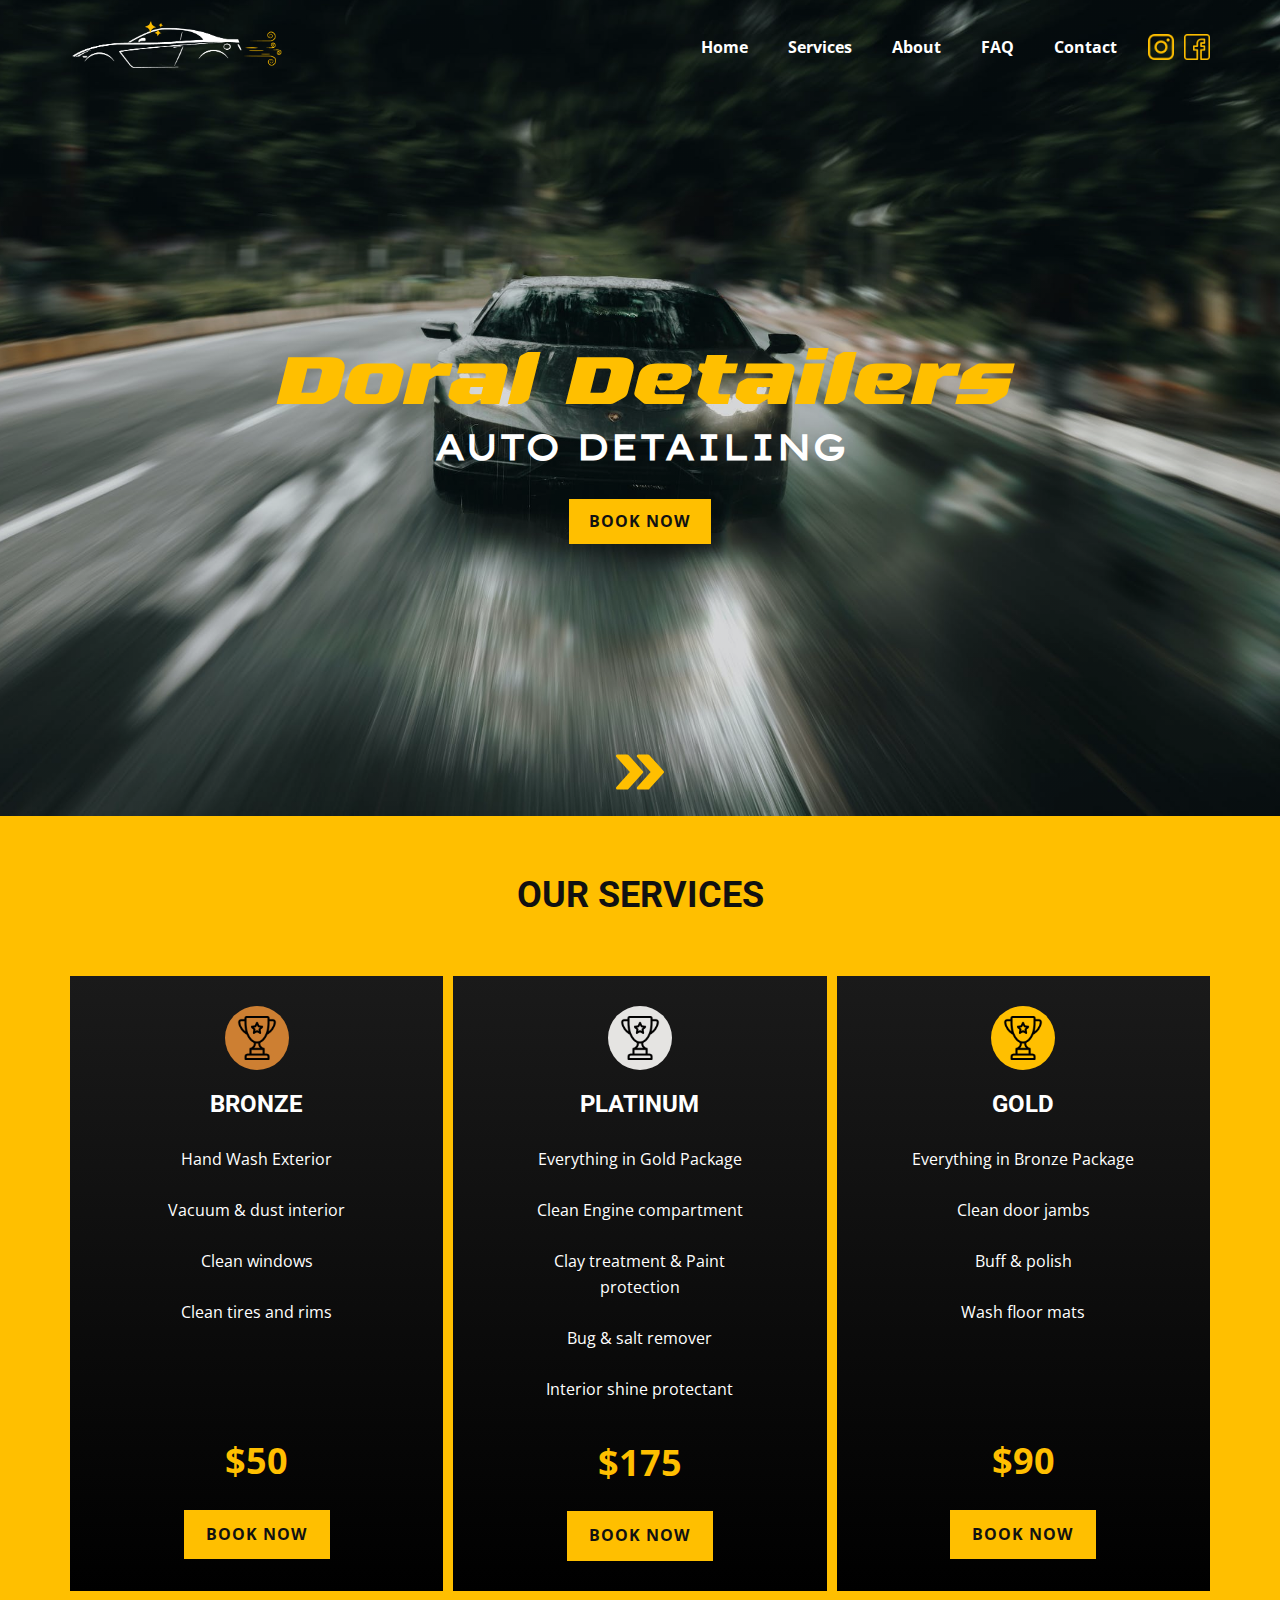
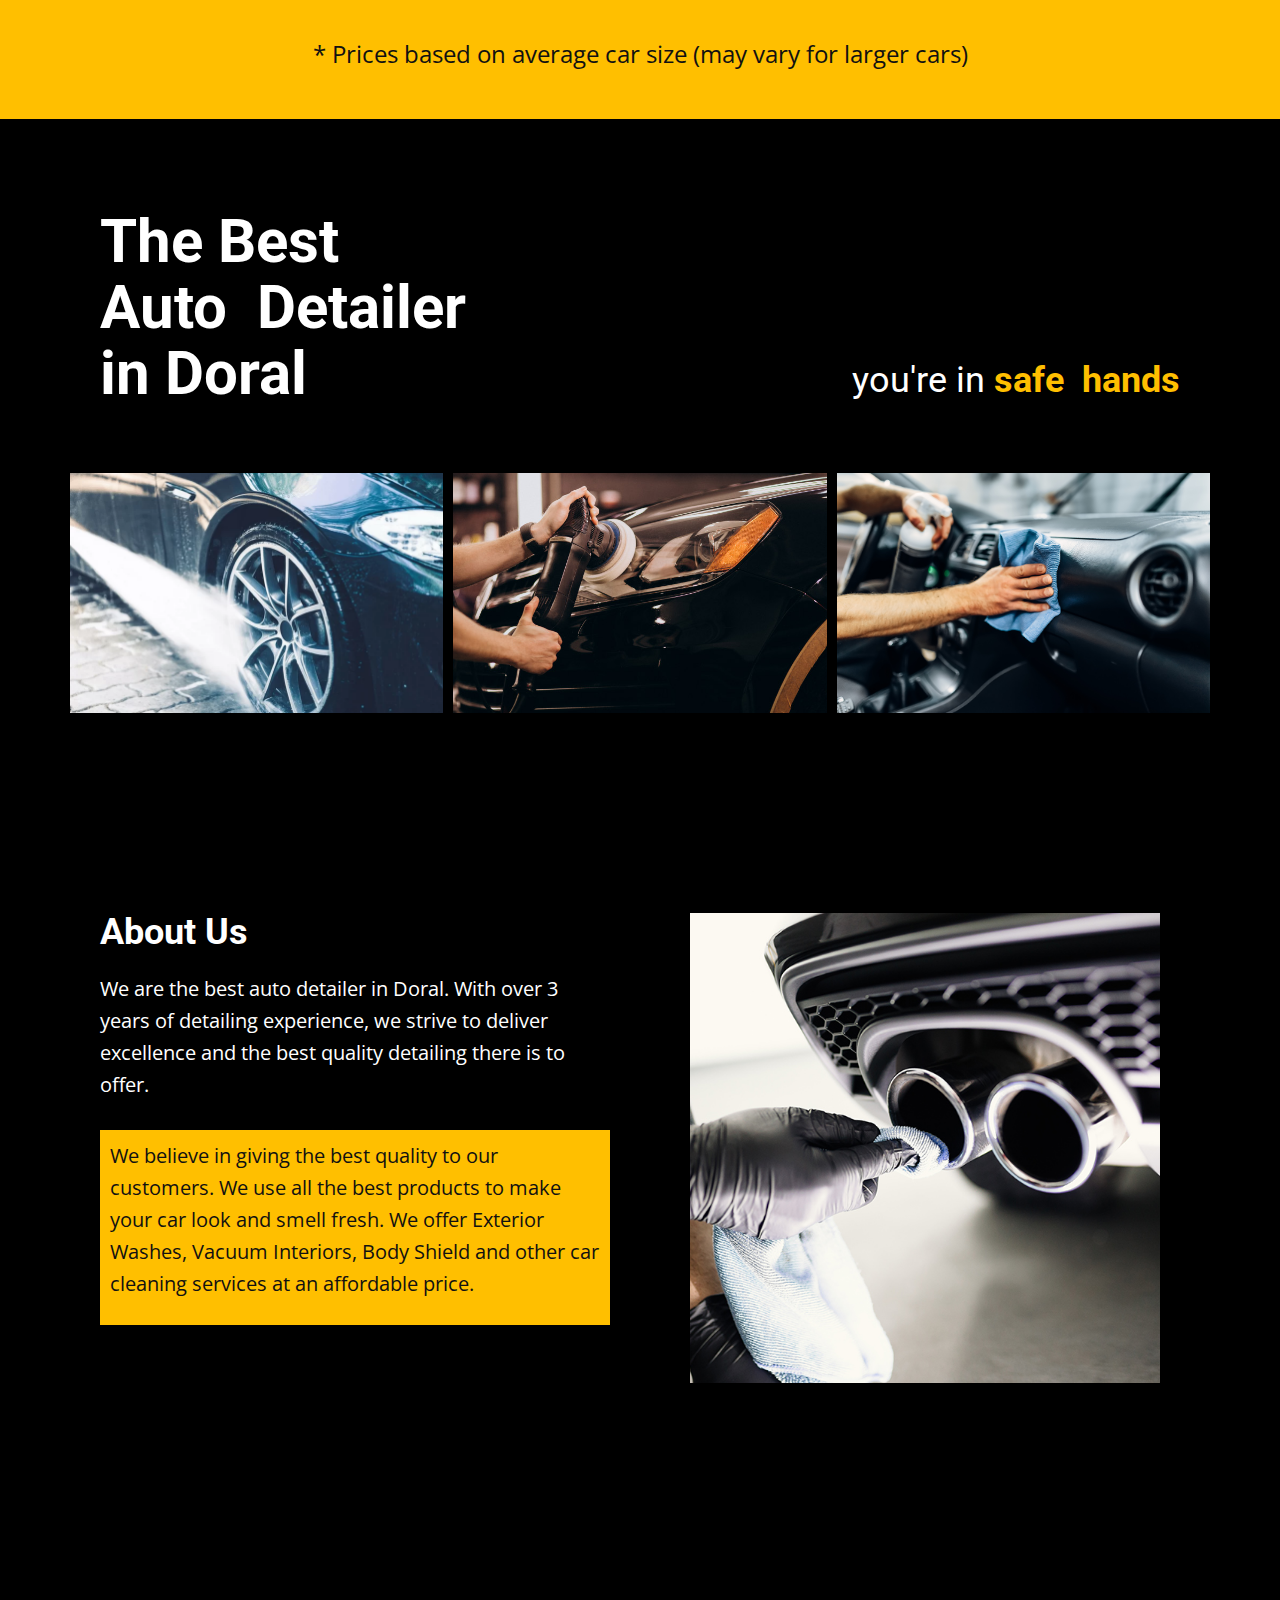
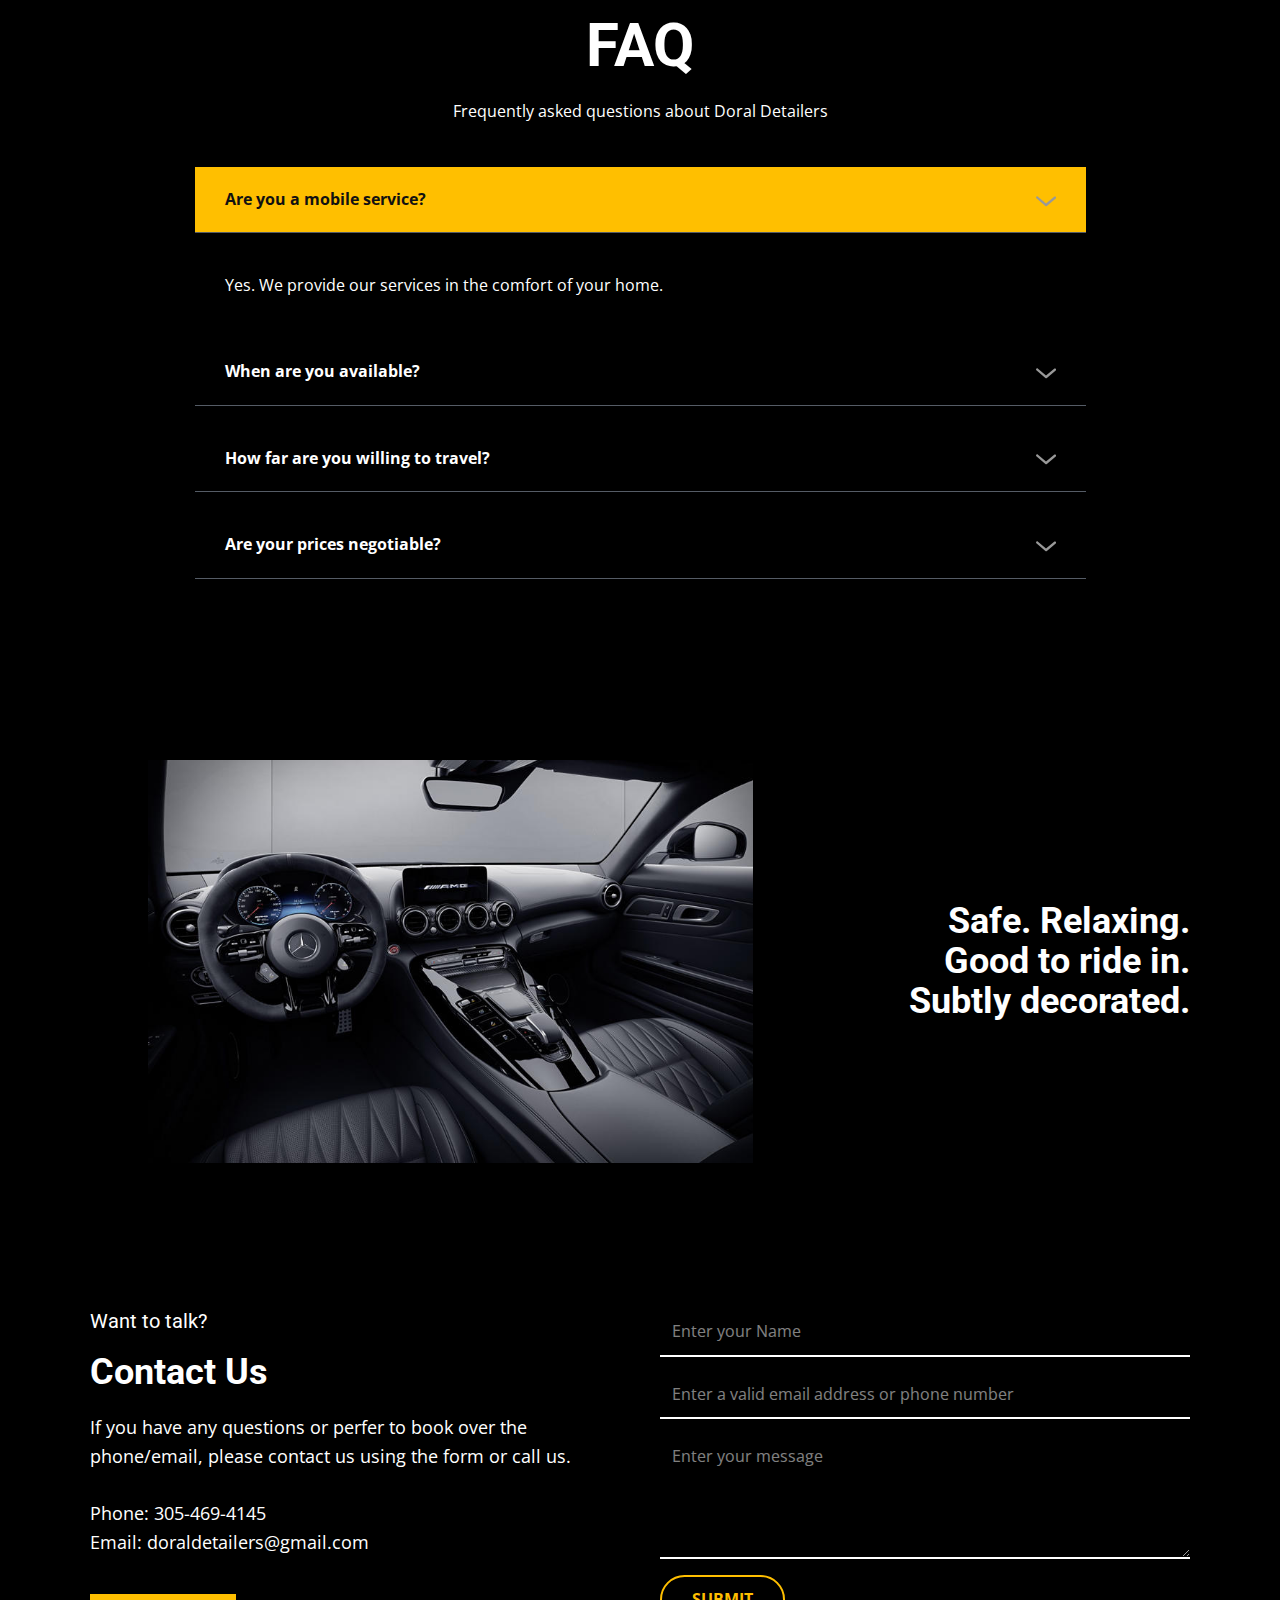
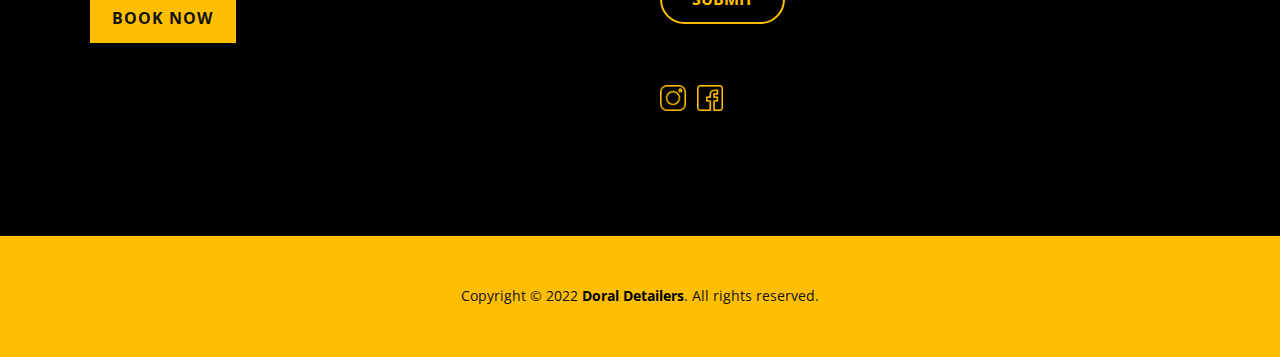
==== commit ce4f5573: "Update Home.html" ====
--- a/Home.html
+++ b/Home.html
@@ -11,6 +11,8 @@
     <script class="u-script" type="text/javascript" src="jquery.js" defer=""></script>
     <script class="u-script" type="text/javascript" src="nicepage.js" defer=""></script>
     <meta name="generator" content="Nicepage 4.18.5, nicepage.com">
+    <link href="https://assets.calendly.com/assets/external/widget.css" rel="stylesheet">
+    <script src="https://assets.calendly.com/assets/external/widget.js" type="text/javascript" async></script>
     
     <link id="u-theme-google-font" rel="stylesheet" href="https://fonts.googleapis.com/css?family=Roboto:100,100i,300,300i,400,400i,500,500i,700,700i,900,900i|Open+Sans:300,300i,400,400i,500,500i,600,600i,700,700i,800,800i">
     
@@ -81,7 +83,7 @@
       <div class="u-clearfix u-sheet u-sheet-1">
         <h1 class="u-custom-font u-text u-text-custom-color-1 u-text-default-xs u-text-1">Doral&nbsp;Deta​ilers</h1>
         <h2 class="u-custom-font u-text u-text-2">AUTO DETAILING</h2>
-        <a href="https://calendly.com/doraldetailers/book" class="u-border-hover-custom-color-1 u-border-none u-btn u-button-style u-custom-color-1 u-hover-black u-text-hover-custom-color-1 u-btn-1" target="_blank">BOOK NOW</a><span class="u-icon u-icon-circle u-text-custom-color-1 u-icon-1"><svg class="u-svg-link" preserveAspectRatio="xMidYMin slice" viewBox="0 0 480.026 480.026" style=""><use xmlns:xlink="http://www.w3.org/1999/xlink" xlink:href="#svg-5092"></use></svg><svg class="u-svg-content" viewBox="0 0 480.026 480.026" x="0px" y="0px" id="svg-5092" style="enable-background:new 0 0 480.026 480.026;"><g><g><path d="M475.922,229.325l-144-160c-3.072-3.392-7.36-5.312-11.904-5.312h-96c-6.304,0-12.032,3.712-14.624,9.472    c-2.56,5.792-1.504,12.544,2.72,17.216l134.368,149.312l-134.368,149.28c-4.224,4.704-5.312,11.456-2.72,17.216    c2.592,5.792,8.32,9.504,14.624,9.504h96c4.544,0,8.832-1.952,11.904-5.28l144-160    C481.394,244.653,481.394,235.373,475.922,229.325z"></path>
+        <a href="" onclick="Calendly.initPopupWidget({url: 'https://calendly.com/doraldetailers/book?hide_gdpr_banner=1&background_color=1a1a1a&text_color=ffffff&primary_color=ffbf00&embed_domain=calendly-embed.com&embed_type=PopupText'});return false;" class="u-border-hover-custom-color-1 u-border-none u-btn u-button-style u-custom-color-1 u-hover-black u-text-hover-custom-color-1 u-btn-1" target="_blank">BOOK NOW</a><span class="u-icon u-icon-circle u-text-custom-color-1 u-icon-1"><svg class="u-svg-link" preserveAspectRatio="xMidYMin slice" viewBox="0 0 480.026 480.026" style=""><use xmlns:xlink="http://www.w3.org/1999/xlink" xlink:href="#svg-5092"></use></svg><svg class="u-svg-content" viewBox="0 0 480.026 480.026" x="0px" y="0px" id="svg-5092" style="enable-background:new 0 0 480.026 480.026;"><g><g><path d="M475.922,229.325l-144-160c-3.072-3.392-7.36-5.312-11.904-5.312h-96c-6.304,0-12.032,3.712-14.624,9.472    c-2.56,5.792-1.504,12.544,2.72,17.216l134.368,149.312l-134.368,149.28c-4.224,4.704-5.312,11.456-2.72,17.216    c2.592,5.792,8.32,9.504,14.624,9.504h96c4.544,0,8.832-1.952,11.904-5.28l144-160    C481.394,244.653,481.394,235.373,475.922,229.325z"></path>
 </g>
 </g><g><g><path d="M267.922,229.325l-144-160c-3.072-3.392-7.36-5.312-11.904-5.312h-96c-6.304,0-12.032,3.712-14.624,9.472    c-2.56,5.792-1.504,12.544,2.72,17.216l134.368,149.312L4.114,389.293c-4.224,4.704-5.312,11.456-2.72,17.216    c2.592,5.792,8.32,9.504,14.624,9.504h96c4.544,0,8.832-1.952,11.904-5.28l144-160    C273.394,244.653,273.394,235.373,267.922,229.325z"></path>
 </g>
@@ -105,7 +107,7 @@
                   <span style="font-weight: 700;">$50</span>
                   <span style="font-weight: 700;"></span>
                 </p>
-                <a href="https://nicepage.cloud" class="u-border-2 u-border-custom-color-1 u-border-hover-custom-color-1 u-btn u-button-style u-custom-color-1 u-hover-black u-text-hover-custom-color-1 u-btn-1">BOOK NOW</a>
+                <a href="" onclick="Calendly.initPopupWidget({url: 'https://calendly.com/doraldetailers/book?hide_gdpr_banner=1&background_color=1a1a1a&text_color=ffffff&primary_color=ffbf00&a2=1&embed_domain=calendly-embed.com&embed_type=PopupText'});return false;" class="u-border-2 u-border-custom-color-1 u-border-hover-custom-color-1 u-btn u-button-style u-custom-color-1 u-hover-black u-text-hover-custom-color-1 u-btn-1">BOOK NOW</a>
               </div>
             </div>
             <div class="u-align-center u-container-style u-custom-item u-gradient u-list-item u-repeater-item u-list-item-2">
@@ -118,7 +120,7 @@
                   <br>Interior shine protectant
                 </p>
                 <p class="u-custom-item u-text u-text-custom-color-1 u-text-7">$175</p>
-                <a href="https://nicepage.cloud" class="u-border-2 u-border-custom-color-1 u-border-hover-custom-color-1 u-btn u-button-style u-custom-color-1 u-hover-black u-text-hover-custom-color-1 u-btn-2">BOOK NOW</a>
+                <a href="" onclick="Calendly.initPopupWidget({url: 'https://calendly.com/doraldetailers/book?hide_gdpr_banner=1&background_color=1a1a1a&text_color=ffffff&primary_color=ffbf00&a2=3&embed_domain=calendly-embed.com&embed_type=PopupText'});return false;" class="u-border-2 u-border-custom-color-1 u-border-hover-custom-color-1 u-btn u-button-style u-custom-color-1 u-hover-black u-text-hover-custom-color-1 u-btn-2">BOOK NOW</a>
               </div>
             </div>
             <div class="u-align-center u-container-style u-custom-item u-gradient u-list-item u-repeater-item u-list-item-3">
@@ -130,7 +132,7 @@
                   <br>Wash floor mats<br>
                 </p>
                 <p class="u-custom-item u-text u-text-custom-color-1 u-text-10">$90</p>
-                <a href="https://nicepage.cloud" class="u-border-2 u-border-custom-color-1 u-border-hover-custom-color-1 u-btn u-button-style u-custom-color-1 u-hover-black u-text-hover-custom-color-1 u-btn-3">BOOK NOW</a>
+                <a href="" onclick="Calendly.initPopupWidget({url: 'https://calendly.com/doraldetailers/book?hide_gdpr_banner=1&background_color=1a1a1a&text_color=ffffff&primary_color=ffbf00&a2=2&embed_domain=calendly-embed.com&embed_type=PopupText'});return false;" class="u-border-2 u-border-custom-color-1 u-border-hover-custom-color-1 u-btn u-button-style u-custom-color-1 u-hover-black u-text-hover-custom-color-1 u-btn-3">BOOK NOW</a>
               </div>
             </div>
           </div>
@@ -233,7 +235,7 @@
     <section class="u-align-center u-black u-clearfix u-section-5" id="carousel_ddcf">
       <div class="u-clearfix u-sheet u-sheet-1">
         <h2 class="u-text u-text-1">FAQ</h2>
-        <p class="u-text u-text-2"> Frequently asked questions about Doral Detailing</p>
+        <p class="u-text u-text-2"> Frequently asked questions about Doral Detailers</p>
         <div class="u-accordion u-faq u-spacing-20 u-accordion-1">
           <div class="u-accordion-item">
             <a class="active u-accordion-link u-active-custom-color-1 u-border-1 u-border-active-palette-5-dark-2 u-border-hover-palette-5-dark-2 u-border-no-left u-border-no-right u-border-no-top u-border-palette-5-dark-2 u-button-style u-text-body-alt-color u-accordion-link-1" id="link-accordion-6327" aria-controls="accordion-6327" aria-selected="true">
@@ -320,7 +322,7 @@
                   <p class="u-text u-text-3">If you have any questions or perfer to book over the phone/email, please contact us using the form or call us.<br>
                     <br>Phone: 305-469-4145<br>Email: doraldetailers@gmail.com
                   </p>
-                  <a href="https://calendly.com/doraldetailers/book" class="u-border-2 u-border-custom-color-1 u-border-hover-custom-color-1 u-btn u-button-style u-custom-color-1 u-hover-black u-text-hover-custom-color-1 u-btn-1" target="_blank">BOOK NOW</a>
+                  <a href="" onclick="Calendly.initPopupWidget({url: 'https://calendly.com/doraldetailers/book?hide_gdpr_banner=1&background_color=1a1a1a&text_color=ffffff&primary_color=ffbf00&embed_domain=calendly-embed.com&embed_type=PopupText'});return false;" class="u-border-2 u-border-custom-color-1 u-border-hover-custom-color-1 u-btn u-button-style u-custom-color-1 u-hover-black u-text-hover-custom-color-1 u-btn-1" target="_blank">BOOK NOW</a>
                 </div>
               </div>
               <div class="u-container-style u-layout-cell u-right-cell u-size-30 u-layout-cell-2">
@@ -369,4 +371,4 @@
         </p>
       </div></footer>
   
-</body></html>+</body></html>
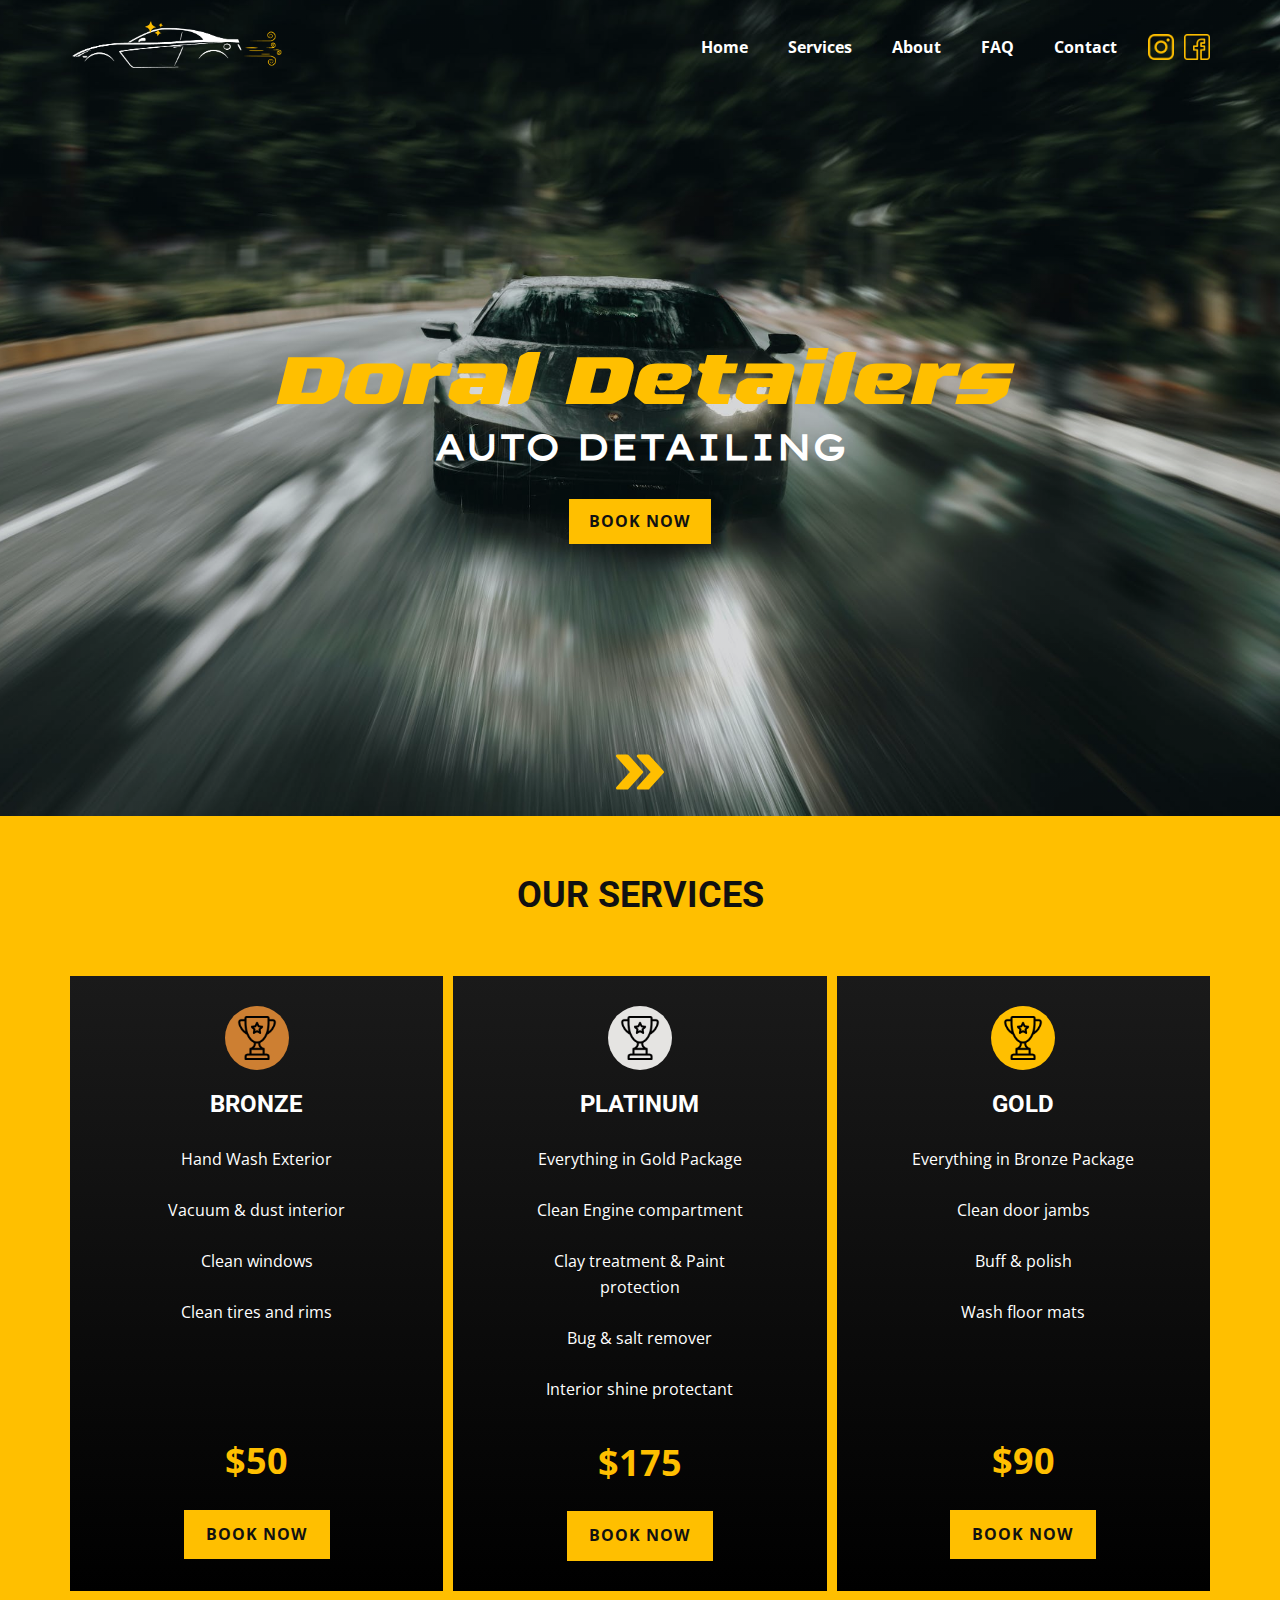
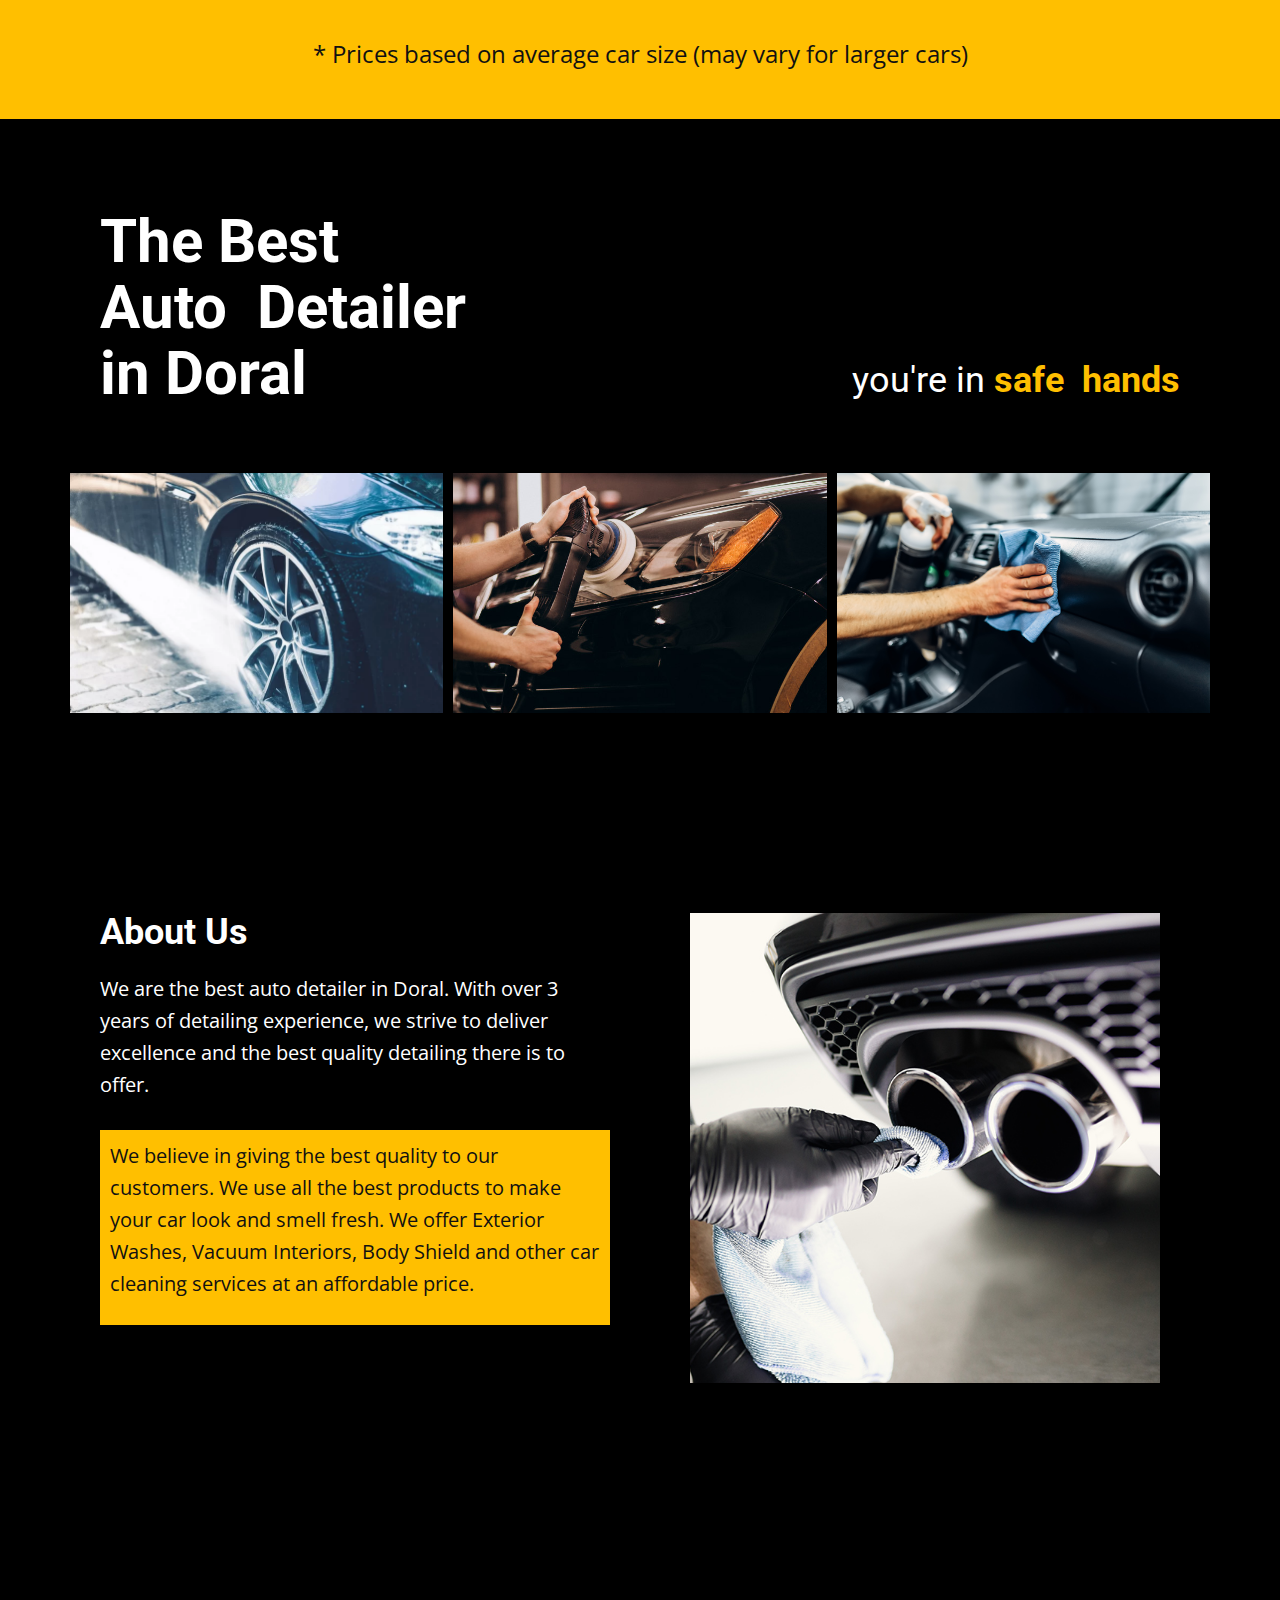
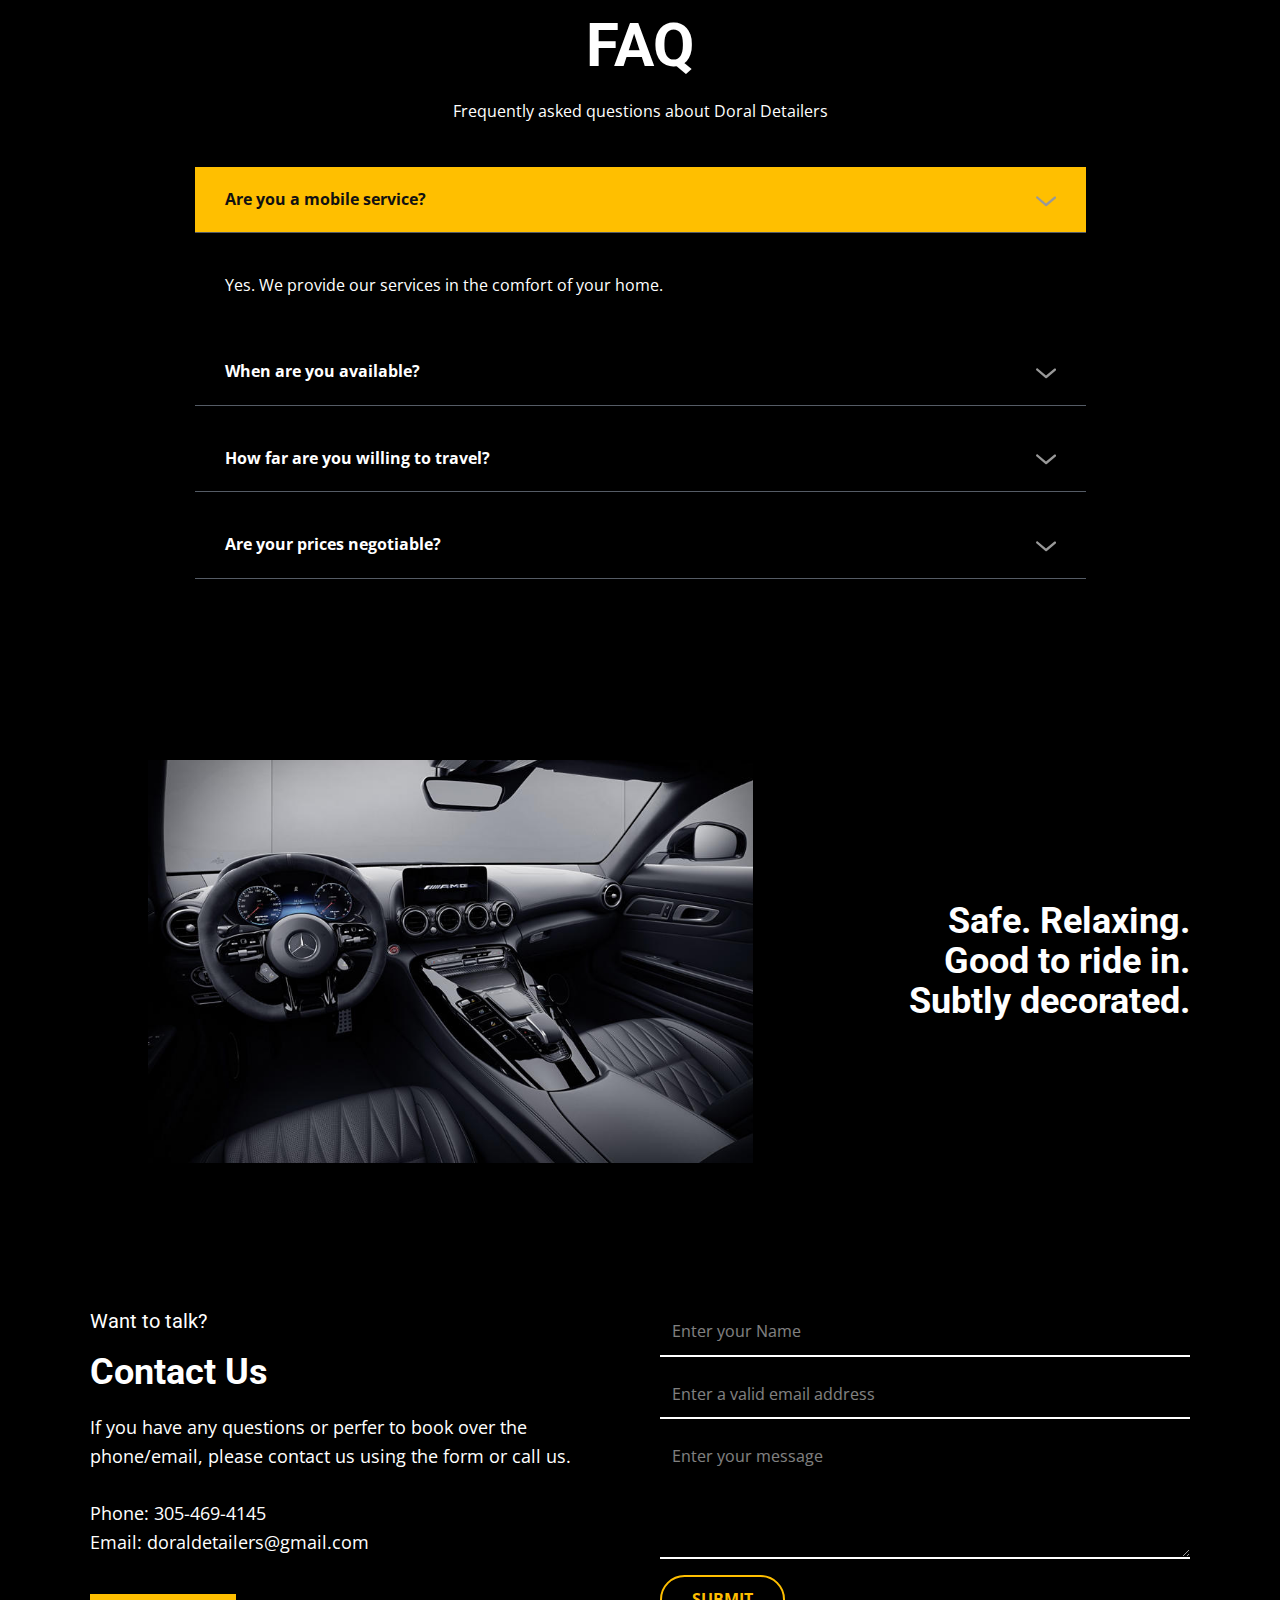
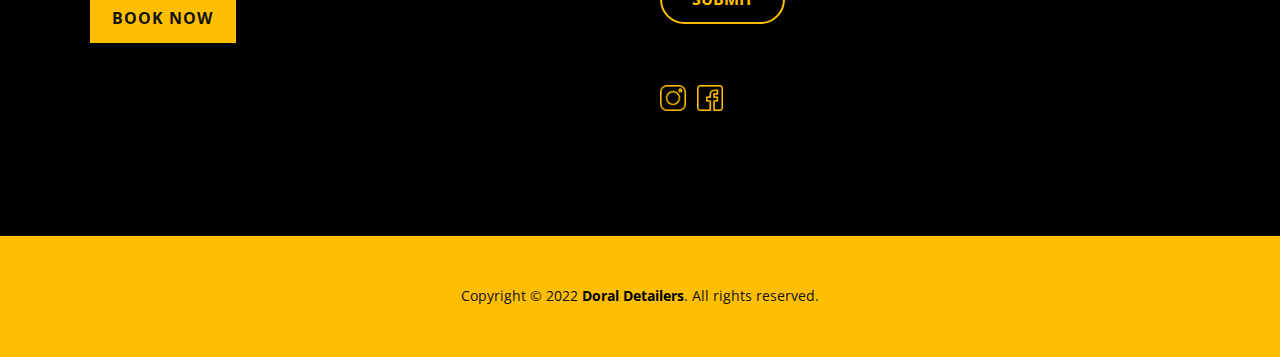
==== commit d267f31e: "Update Home.html" ====
--- a/Home.html
+++ b/Home.html
@@ -335,7 +335,7 @@
                       </div><!-- always visible -->
                       <div class="u-form-email u-form-group u-label-none">
                         <label for="email-f798" class="u-form-control-hidden u-label u-text-body-color">Email</label>
-                        <input type="email" placeholder="Enter a valid email address or phone number" id="email-f798" name="email" class="u-border-2 u-border-no-left u-border-no-right u-border-no-top u-border-white u-input u-input-rectangle u-input-2" required="">
+                        <input type="email" placeholder="Enter a valid email address" id="email-f798" name="email" class="u-border-2 u-border-no-left u-border-no-right u-border-no-top u-border-white u-input u-input-rectangle u-input-2" required="">
                       </div>
                       <div class="u-form-group u-form-message u-label-none">
                         <label for="message-f798" class="u-form-control-hidden u-label u-text-body-color">Message</label>
